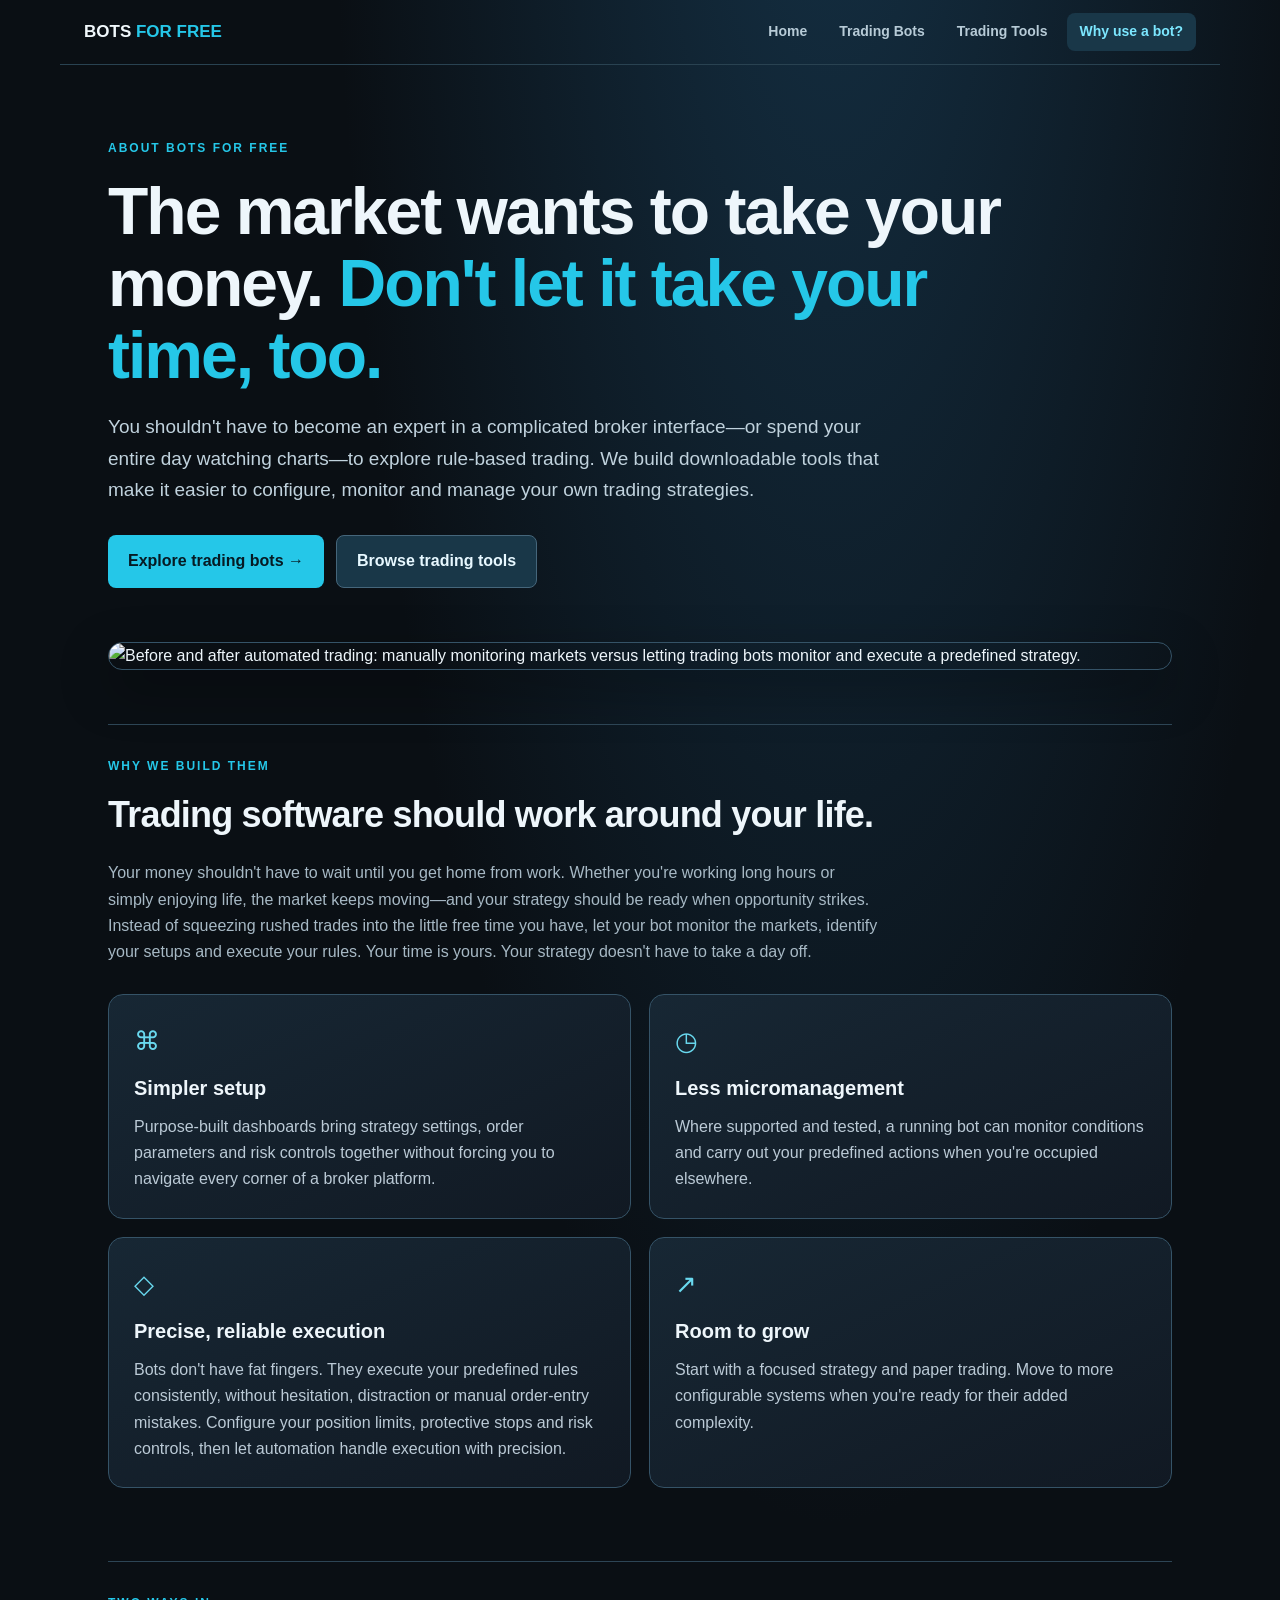
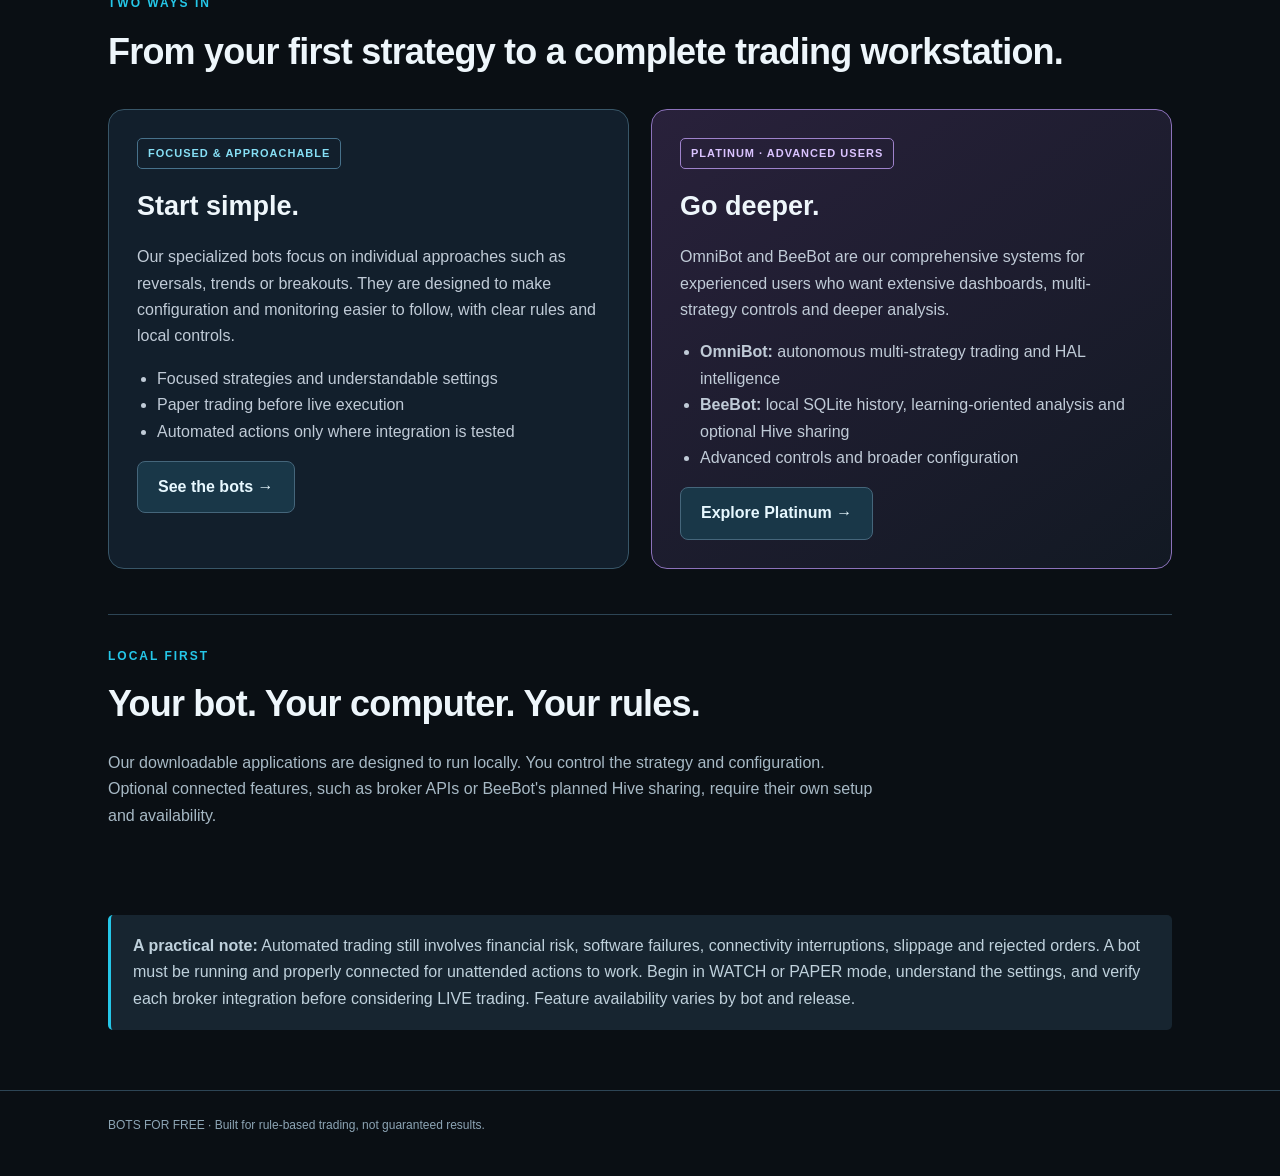
==== about.html @ ff1a42d8 "Add files via upload" ====
<!DOCTYPE html>
<html lang="en">
 <head>
  <meta charset="utf-8"/>
  <meta content="width=device-width, initial-scale=1" name="viewport"/>
  <meta content="Why Bots for Free builds local trading tools for beginners, busy people and advanced traders." name="description"/>
  <title>
   About | Bots for Free
  </title>
  <style>
   :root{color-scheme:dark;--bg:#0a0f14;--panel:#111923;--line:#2d4555;--text:#eef6fb;--muted:#a7b9c5;--cyan:#25c7e8}*{box-sizing:border-box}body{margin:0;background:radial-gradient(ellipse at 65% -15%,#153247 0,transparent 43%),var(--bg);font:16px/1.65 Inter,Segoe UI,Arial,sans-serif;color:var(--text)}a{color:inherit;text-decoration:none}.wrap{max-width:1112px;margin:auto;padding:0 24px}.eyebrow{font-size:12px;font-weight:800;letter-spacing:2px;color:var(--cyan);text-transform:uppercase}.hero{padding:74px 0 54px;max-width:900px}.hero h1{font-size:clamp(39px,5.7vw,66px);letter-spacing:-2px;line-height:1.09;margin:18px 0}.hero h1 em{color:var(--cyan);font-style:normal}.lead{font-size:19px;color:#c0d2dd;max-width:790px}.actions{display:flex;flex-wrap:wrap;gap:12px;margin-top:30px}.btn{display:inline-flex;align-items:center;justify-content:center;background:var(--cyan);color:#061b24;font-weight:800;padding:12px 20px;border-radius:8px}.btn.alt{background:#193748;color:#e7f8ff;border:1px solid #45667b}.bot-before-after{margin:0 0 54px}.bot-before-after img{display:block;width:100%;height:auto;border-radius:16px;border:1px solid #355367;box-shadow:0 18px 50px rgba(0,0,0,.35)}.section{padding:32px 0 45px;border-top:1px solid #2d4555}.section h2{font-size:clamp(25px,3.4vw,36px);letter-spacing:-.8px;margin:8px 0 16px}.section-intro{color:var(--muted);max-width:770px}.cards{display:grid;grid-template-columns:repeat(2,minmax(0,1fr));gap:18px;margin:28px 0}.card{background:linear-gradient(155deg,#172734,#111923);border:1px solid #355367;border-radius:15px;padding:25px}.card h3{font-size:20px;margin:9px 0}.card p{color:#bbcad6;margin:0}.symbol{font-size:26px;color:#69d9ef}.wide{grid-column:1/-1}.split{display:grid;grid-template-columns:1fr 1fr;gap:22px;margin-top:28px}.panel{border-radius:16px;padding:28px;border:1px solid #385668;background:#121f2c}.panel.advanced{border-color:#8c72bb;background:linear-gradient(145deg,#29213b,#121923)}.pill{display:inline-block;font-size:11px;font-weight:850;letter-spacing:1px;padding:5px 10px;border:1px solid #47718b;border-radius:5px;color:#86dff5}.advanced .pill{border-color:#9e82cb;color:#dac3ff}.panel h3{font-size:27px;margin:15px 0 7px}.panel p,.panel li{color:#c0cbd7}.panel ul{padding-left:20px}.notice{background:#172530;border-left:3px solid #25c7e8;padding:18px 22px;border-radius:5px;color:#bfd1dc;margin:25px 0 60px}footer{border-top:1px solid #2d4555;padding:25px 0 40px;font-size:12px;color:#8da5b5}@media(max-width:700px){.hero{padding:44px 0}.cards,.split{grid-template-columns:1fr}.wide{grid-column:auto}.bot-before-after{margin-bottom:38px}.bot-before-after img{border-radius:10px}}
  </style>
  <style id="site-navigation-style">
   .site-nav{position:relative;z-index:30;display:flex;align-items:center;justify-content:space-between;gap:20px;max-width:1160px;margin:auto;padding:13px 24px;border-bottom:1px solid #294251;font:600 14px/1.4 Inter,Segoe UI,Arial,sans-serif}.site-nav .site-brand{color:#f1f8fc;text-decoration:none;font-weight:850;font-size:17px;white-space:nowrap}.site-nav .site-brand span{color:#25c7e8}.site-nav .site-links{display:flex;flex-wrap:wrap;gap:6px;align-items:center}.site-nav .site-links a{padding:9px 13px;border-radius:8px;color:#b7cbd7;text-decoration:none;transition:background .2s,color .2s}.site-nav .site-links a:hover,.site-nav .site-links a[aria-current="page"]{background:#193748;color:#7ce7ff}.site-nav .site-links .site-highlight{border:1px solid #426579;color:#e9f8ff}@media(max-width:700px){.site-nav{align-items:flex-start;flex-direction:column;gap:8px}.site-nav .site-links{gap:2px}.site-nav .site-links a{padding:8px 10px;font-size:13px}}
  </style>
 </head>
 <body>
  <nav aria-label="Main navigation" class="site-nav">
   <a class="site-brand" href="index.html">BOTS <span>FOR FREE</span></a>
   <div class="site-links">
    <a href="index.html">Home</a>
    <a href="bots.html">Trading Bots</a>
    <a href="tools.html">Trading Tools</a>
    <a aria-current="page" href="about.html">Why use a bot?</a>
   </div>
  </nav>
  <main class="wrap">
   <section class="hero">
    <div class="eyebrow">About Bots for Free</div>
    <h1>The market wants to take your money. <em>Don't let it take your time, too.</em></h1>
    <p class="lead">You shouldn't have to become an expert in a complicated broker interface—or spend your entire day watching charts—to explore rule-based trading. We build downloadable tools that make it easier to configure, monitor and manage your own trading strategies.</p>
    <div class="actions">
     <a class="btn" href="bots.html">Explore trading bots →</a>
     <a class="btn alt" href="tools.html">Browse trading tools</a>
    </div>
   </section>

   <section class="bot-before-after">
    <img src="images/bots-before-after.png" alt="Before and after automated trading: manually monitoring markets versus letting trading bots monitor and execute a predefined strategy."/>
   </section>

   <section class="section">
    <div class="eyebrow">Why we build them</div>
    <h2>Trading software should work around your life.</h2>
    <p class="section-intro">Your money shouldn't have to wait until you get home from work. Whether you're working long hours or simply enjoying life, the market keeps moving—and your strategy should be ready when opportunity strikes. Instead of squeezing rushed trades into the little free time you have, let your bot monitor the markets, identify your setups and execute your rules. Your time is yours. Your strategy doesn't have to take a day off.</p>
    <div class="cards">
     <article class="card"><div class="symbol">⌘</div><h3>Simpler setup</h3><p>Purpose-built dashboards bring strategy settings, order parameters and risk controls together without forcing you to navigate every corner of a broker platform.</p></article>
     <article class="card"><div class="symbol">◷</div><h3>Less micromanagement</h3><p>Where supported and tested, a running bot can monitor conditions and carry out your predefined actions when you're occupied elsewhere.</p></article>
     <article class="card"><div class="symbol">◇</div><h3>Precise, reliable execution</h3><p>Bots don't have fat fingers. They execute your predefined rules consistently, without hesitation, distraction or manual order-entry mistakes. Configure your position limits, protective stops and risk controls, then let automation handle execution with precision.</p></article>
     <article class="card"><div class="symbol">↗</div><h3>Room to grow</h3><p>Start with a focused strategy and paper trading. Move to more configurable systems when you're ready for their added complexity.</p></article>
    </div>
   </section>
   <section class="section">
    <div class="eyebrow">Two ways in</div>
    <h2>From your first strategy to a complete trading workstation.</h2>
    <div class="split">
     <article class="panel">
      <span class="pill">FOCUSED &amp; APPROACHABLE</span>
      <h3>Start simple.</h3>
      <p>Our specialized bots focus on individual approaches such as reversals, trends or breakouts. They are designed to make configuration and monitoring easier to follow, with clear rules and local controls.</p>
      <ul><li>Focused strategies and understandable settings</li><li>Paper trading before live execution</li><li>Automated actions only where integration is tested</li></ul>
      <a class="btn alt" href="bots.html#reversal">See the bots →</a>
     </article>
     <article class="panel advanced">
      <span class="pill">PLATINUM · ADVANCED USERS</span>
      <h3>Go deeper.</h3>
      <p>OmniBot and BeeBot are our comprehensive systems for experienced users who want extensive dashboards, multi-strategy controls and deeper analysis.</p>
      <ul><li><strong>OmniBot:</strong> autonomous multi-strategy trading and HAL intelligence</li><li><strong>BeeBot:</strong> local SQLite history, learning-oriented analysis and optional Hive sharing</li><li>Advanced controls and broader configuration</li></ul>
      <a class="btn alt" href="bots.html#platinum">Explore Platinum →</a>
     </article>
    </div>
   </section>
   <section class="section">
    <div class="eyebrow">Local first</div>
    <h2>Your bot. Your computer. Your rules.</h2>
    <p class="section-intro">Our downloadable applications are designed to run locally. You control the strategy and configuration. Optional connected features, such as broker APIs or BeeBot's planned Hive sharing, require their own setup and availability.</p>
   </section>
   <aside class="notice"><strong>A practical note:</strong> Automated trading still involves financial risk, software failures, connectivity interruptions, slippage and rejected orders. A bot must be running and properly connected for unattended actions to work. Begin in WATCH or PAPER mode, understand the settings, and verify each broker integration before considering LIVE trading. Feature availability varies by bot and release.</aside>
  </main>
  <footer><div class="wrap">BOTS FOR FREE · Built for rule-based trading, not guaranteed results.</div></footer>
 </body>
</html>
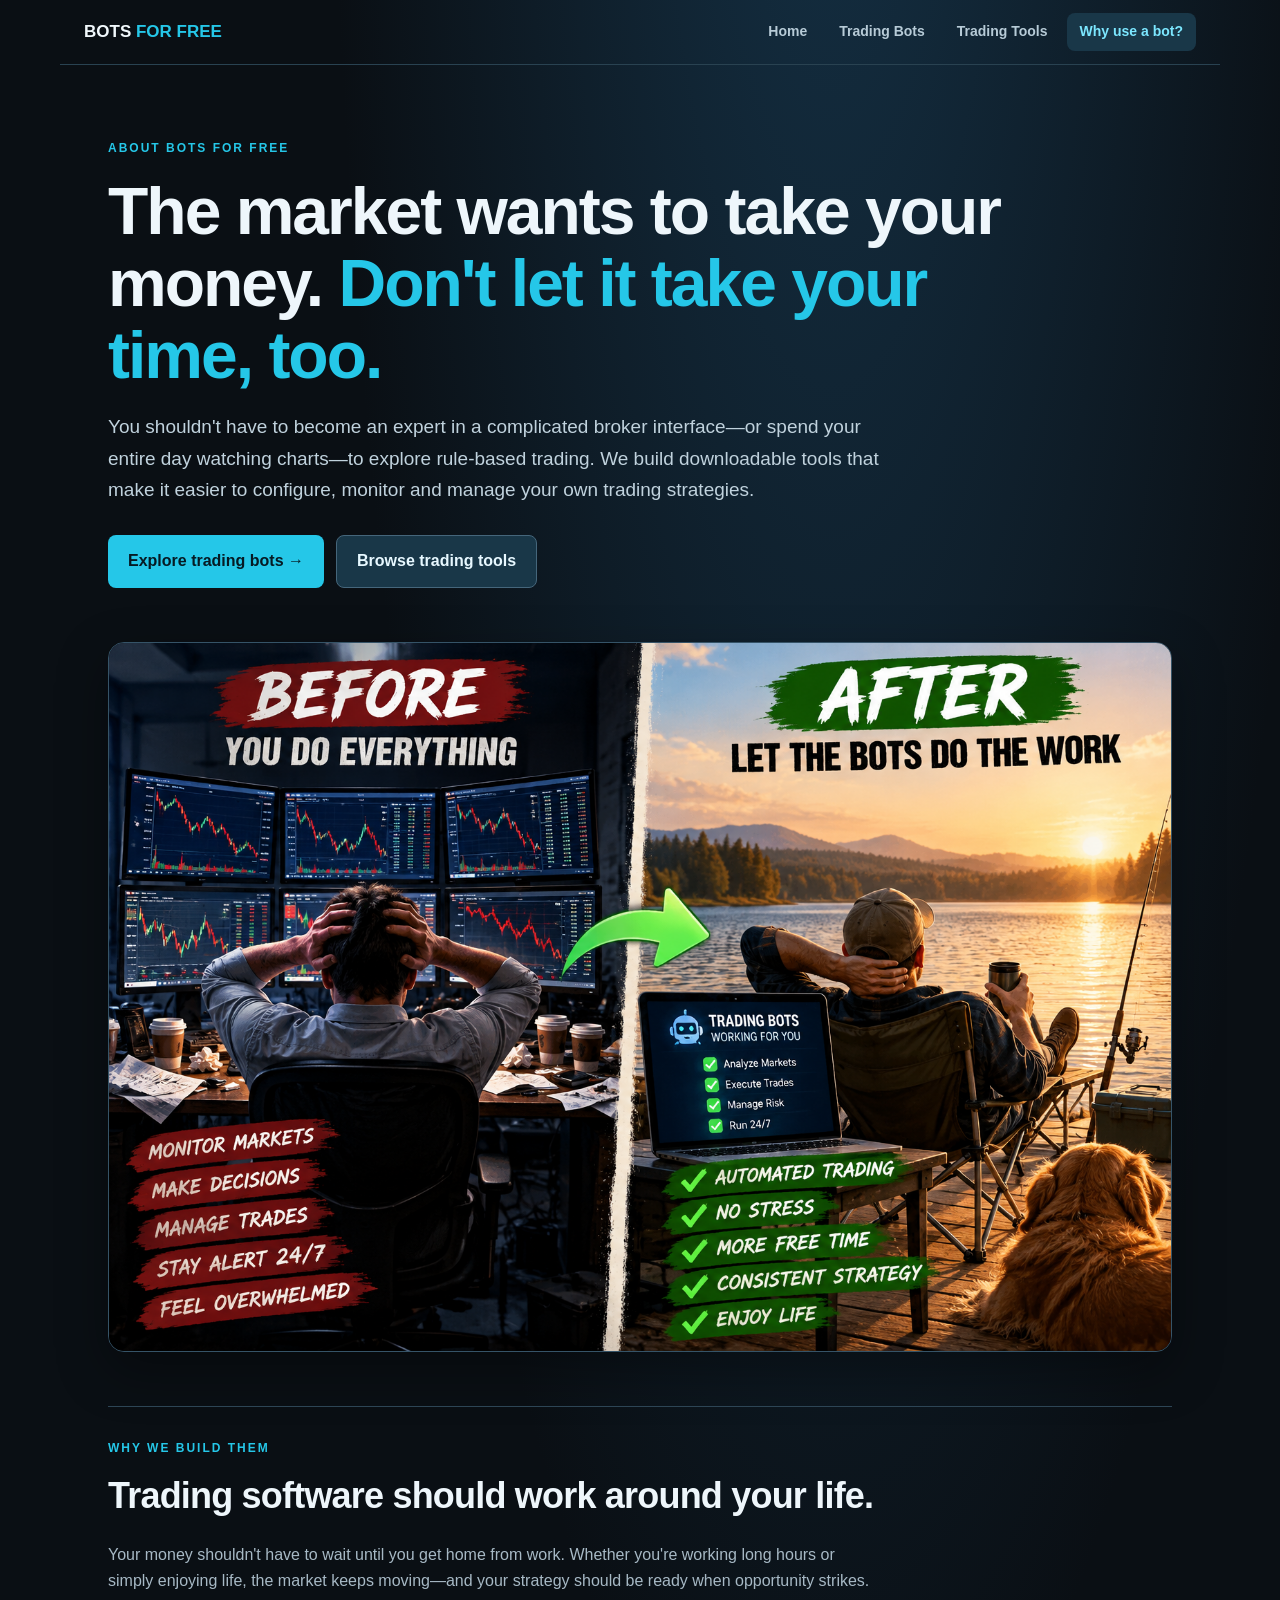
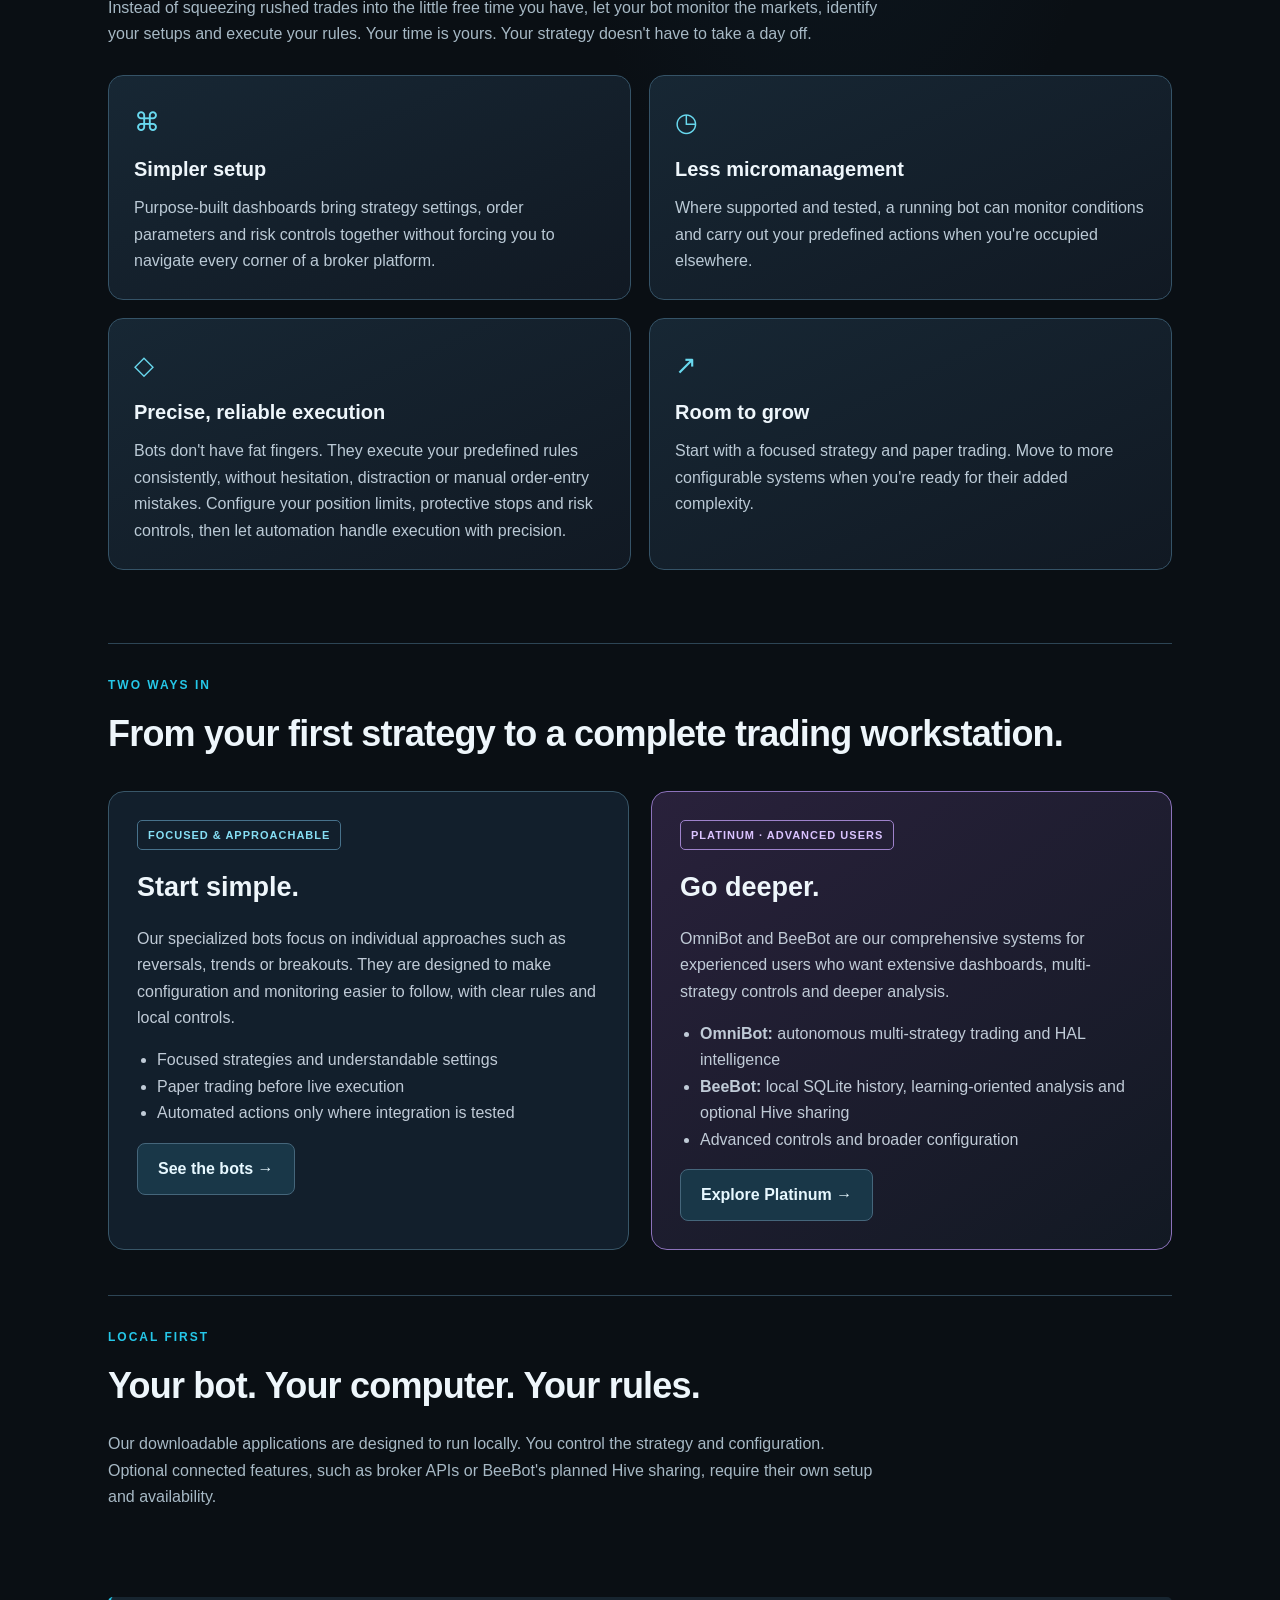
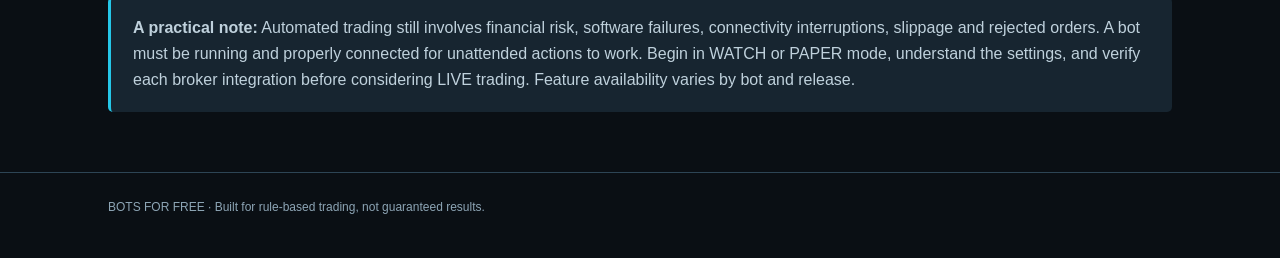
==== commit efcd2442: "Update image source path in about.html" ====
--- a/about.html
+++ b/about.html
@@ -36,7 +36,7 @@
    </section>
 
    <section class="bot-before-after">
-    <img src="images/bots-before-after.png" alt="Before and after automated trading: manually monitoring markets versus letting trading bots monitor and execute a predefined strategy."/>
+    <img src="assets/images/bots-before-after.png" alt="Before and after automated trading: manually monitoring markets versus letting trading bots monitor and execute a predefined strategy."/>
    </section>
 
    <section class="section">
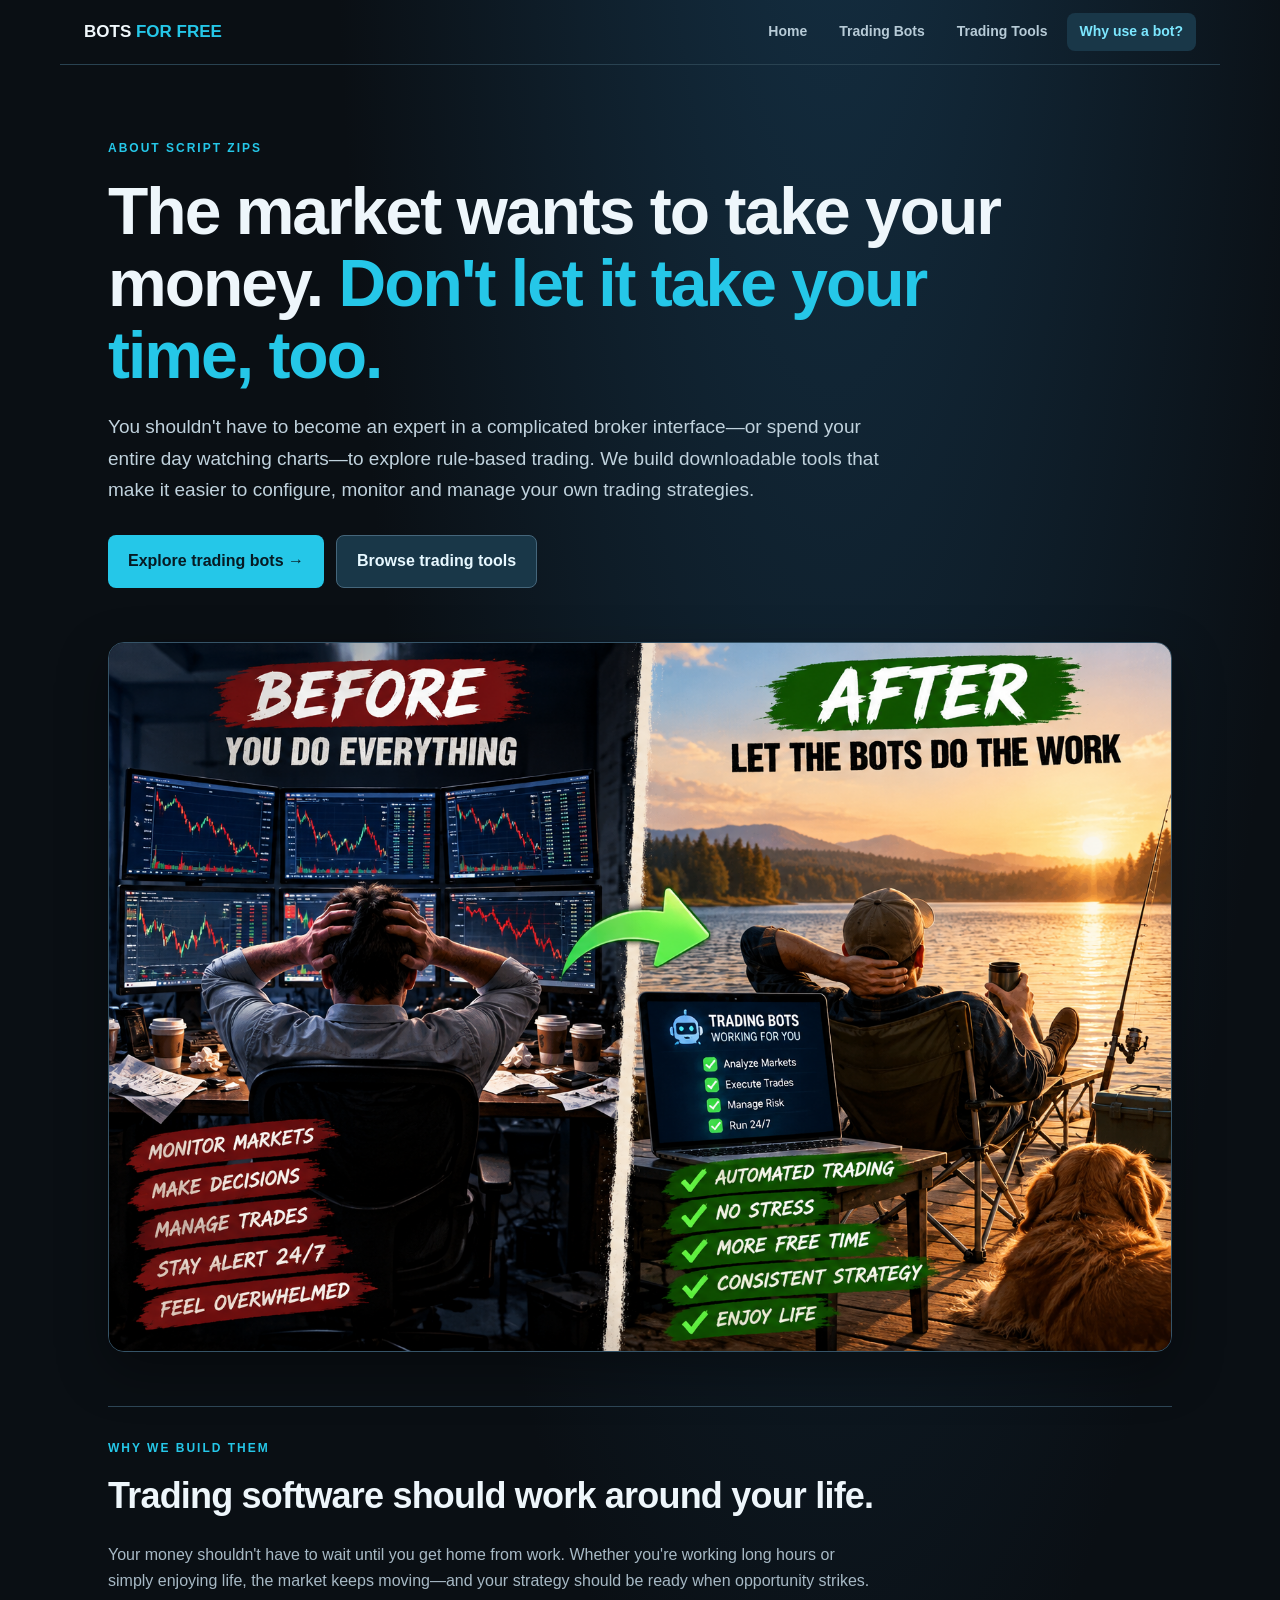
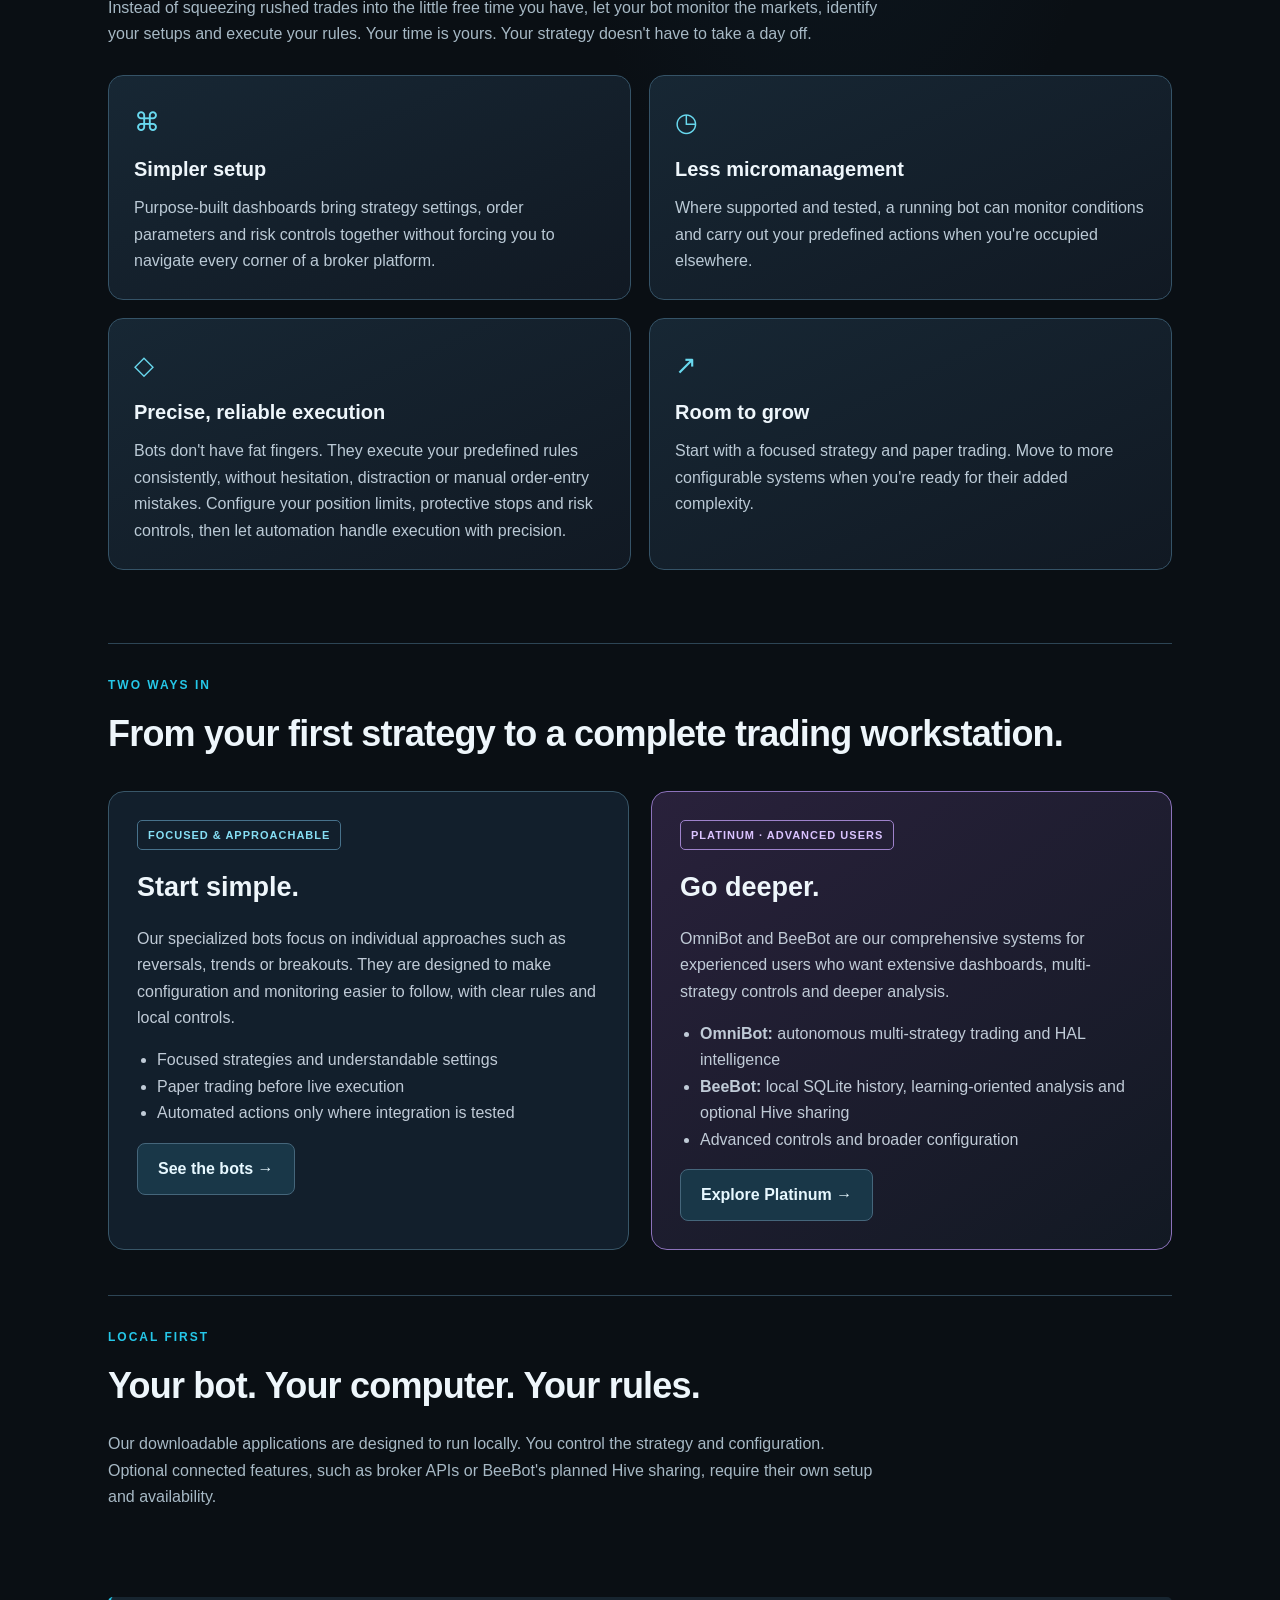
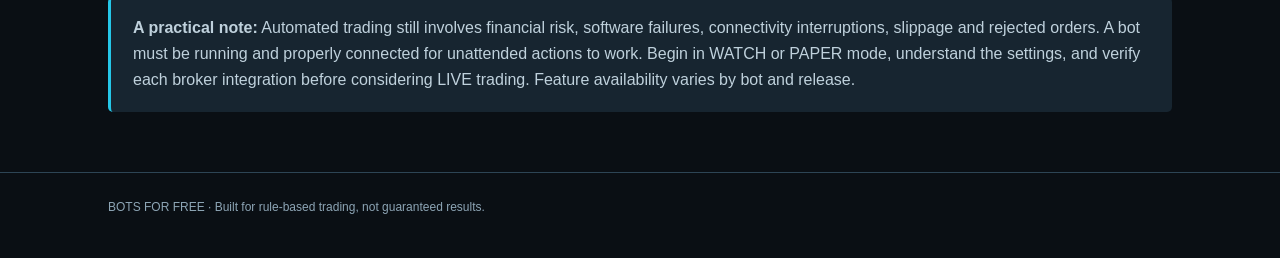
==== commit 60eacade: "Update about.html" ====
--- a/about.html
+++ b/about.html
@@ -3,9 +3,9 @@
  <head>
   <meta charset="utf-8"/>
   <meta content="width=device-width, initial-scale=1" name="viewport"/>
-  <meta content="Why Bots for Free builds local trading tools for beginners, busy people and advanced traders." name="description"/>
+  <meta content="Why Script Zips builds local trading tools for beginners, busy people and advanced traders." name="description"/>
   <title>
-   About | Bots for Free
+   About | Script Zips
   </title>
   <style>
    :root{color-scheme:dark;--bg:#0a0f14;--panel:#111923;--line:#2d4555;--text:#eef6fb;--muted:#a7b9c5;--cyan:#25c7e8}*{box-sizing:border-box}body{margin:0;background:radial-gradient(ellipse at 65% -15%,#153247 0,transparent 43%),var(--bg);font:16px/1.65 Inter,Segoe UI,Arial,sans-serif;color:var(--text)}a{color:inherit;text-decoration:none}.wrap{max-width:1112px;margin:auto;padding:0 24px}.eyebrow{font-size:12px;font-weight:800;letter-spacing:2px;color:var(--cyan);text-transform:uppercase}.hero{padding:74px 0 54px;max-width:900px}.hero h1{font-size:clamp(39px,5.7vw,66px);letter-spacing:-2px;line-height:1.09;margin:18px 0}.hero h1 em{color:var(--cyan);font-style:normal}.lead{font-size:19px;color:#c0d2dd;max-width:790px}.actions{display:flex;flex-wrap:wrap;gap:12px;margin-top:30px}.btn{display:inline-flex;align-items:center;justify-content:center;background:var(--cyan);color:#061b24;font-weight:800;padding:12px 20px;border-radius:8px}.btn.alt{background:#193748;color:#e7f8ff;border:1px solid #45667b}.bot-before-after{margin:0 0 54px}.bot-before-after img{display:block;width:100%;height:auto;border-radius:16px;border:1px solid #355367;box-shadow:0 18px 50px rgba(0,0,0,.35)}.section{padding:32px 0 45px;border-top:1px solid #2d4555}.section h2{font-size:clamp(25px,3.4vw,36px);letter-spacing:-.8px;margin:8px 0 16px}.section-intro{color:var(--muted);max-width:770px}.cards{display:grid;grid-template-columns:repeat(2,minmax(0,1fr));gap:18px;margin:28px 0}.card{background:linear-gradient(155deg,#172734,#111923);border:1px solid #355367;border-radius:15px;padding:25px}.card h3{font-size:20px;margin:9px 0}.card p{color:#bbcad6;margin:0}.symbol{font-size:26px;color:#69d9ef}.wide{grid-column:1/-1}.split{display:grid;grid-template-columns:1fr 1fr;gap:22px;margin-top:28px}.panel{border-radius:16px;padding:28px;border:1px solid #385668;background:#121f2c}.panel.advanced{border-color:#8c72bb;background:linear-gradient(145deg,#29213b,#121923)}.pill{display:inline-block;font-size:11px;font-weight:850;letter-spacing:1px;padding:5px 10px;border:1px solid #47718b;border-radius:5px;color:#86dff5}.advanced .pill{border-color:#9e82cb;color:#dac3ff}.panel h3{font-size:27px;margin:15px 0 7px}.panel p,.panel li{color:#c0cbd7}.panel ul{padding-left:20px}.notice{background:#172530;border-left:3px solid #25c7e8;padding:18px 22px;border-radius:5px;color:#bfd1dc;margin:25px 0 60px}footer{border-top:1px solid #2d4555;padding:25px 0 40px;font-size:12px;color:#8da5b5}@media(max-width:700px){.hero{padding:44px 0}.cards,.split{grid-template-columns:1fr}.wide{grid-column:auto}.bot-before-after{margin-bottom:38px}.bot-before-after img{border-radius:10px}}
@@ -26,7 +26,7 @@
   </nav>
   <main class="wrap">
    <section class="hero">
-    <div class="eyebrow">About Bots for Free</div>
+    <div class="eyebrow">About Script Zips</div>
     <h1>The market wants to take your money. <em>Don't let it take your time, too.</em></h1>
     <p class="lead">You shouldn't have to become an expert in a complicated broker interface—or spend your entire day watching charts—to explore rule-based trading. We build downloadable tools that make it easier to configure, monitor and manage your own trading strategies.</p>
     <div class="actions">
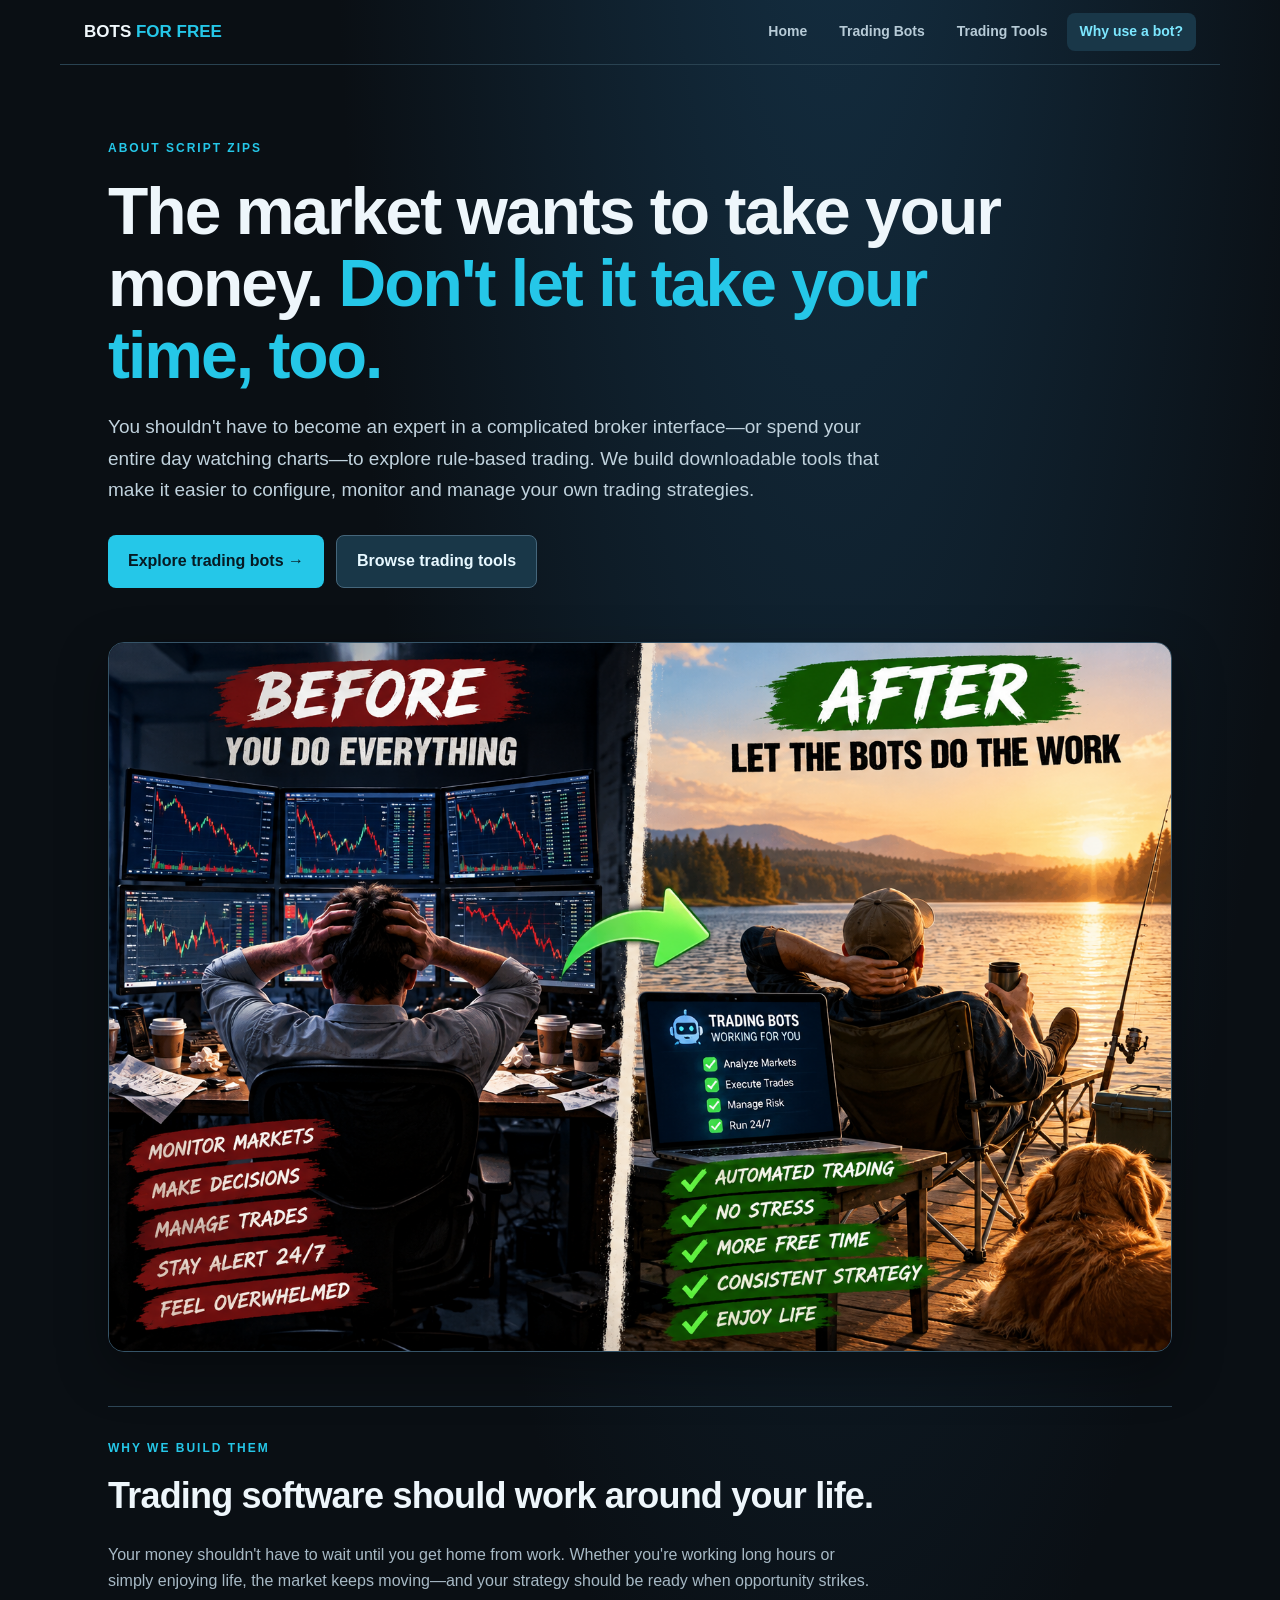
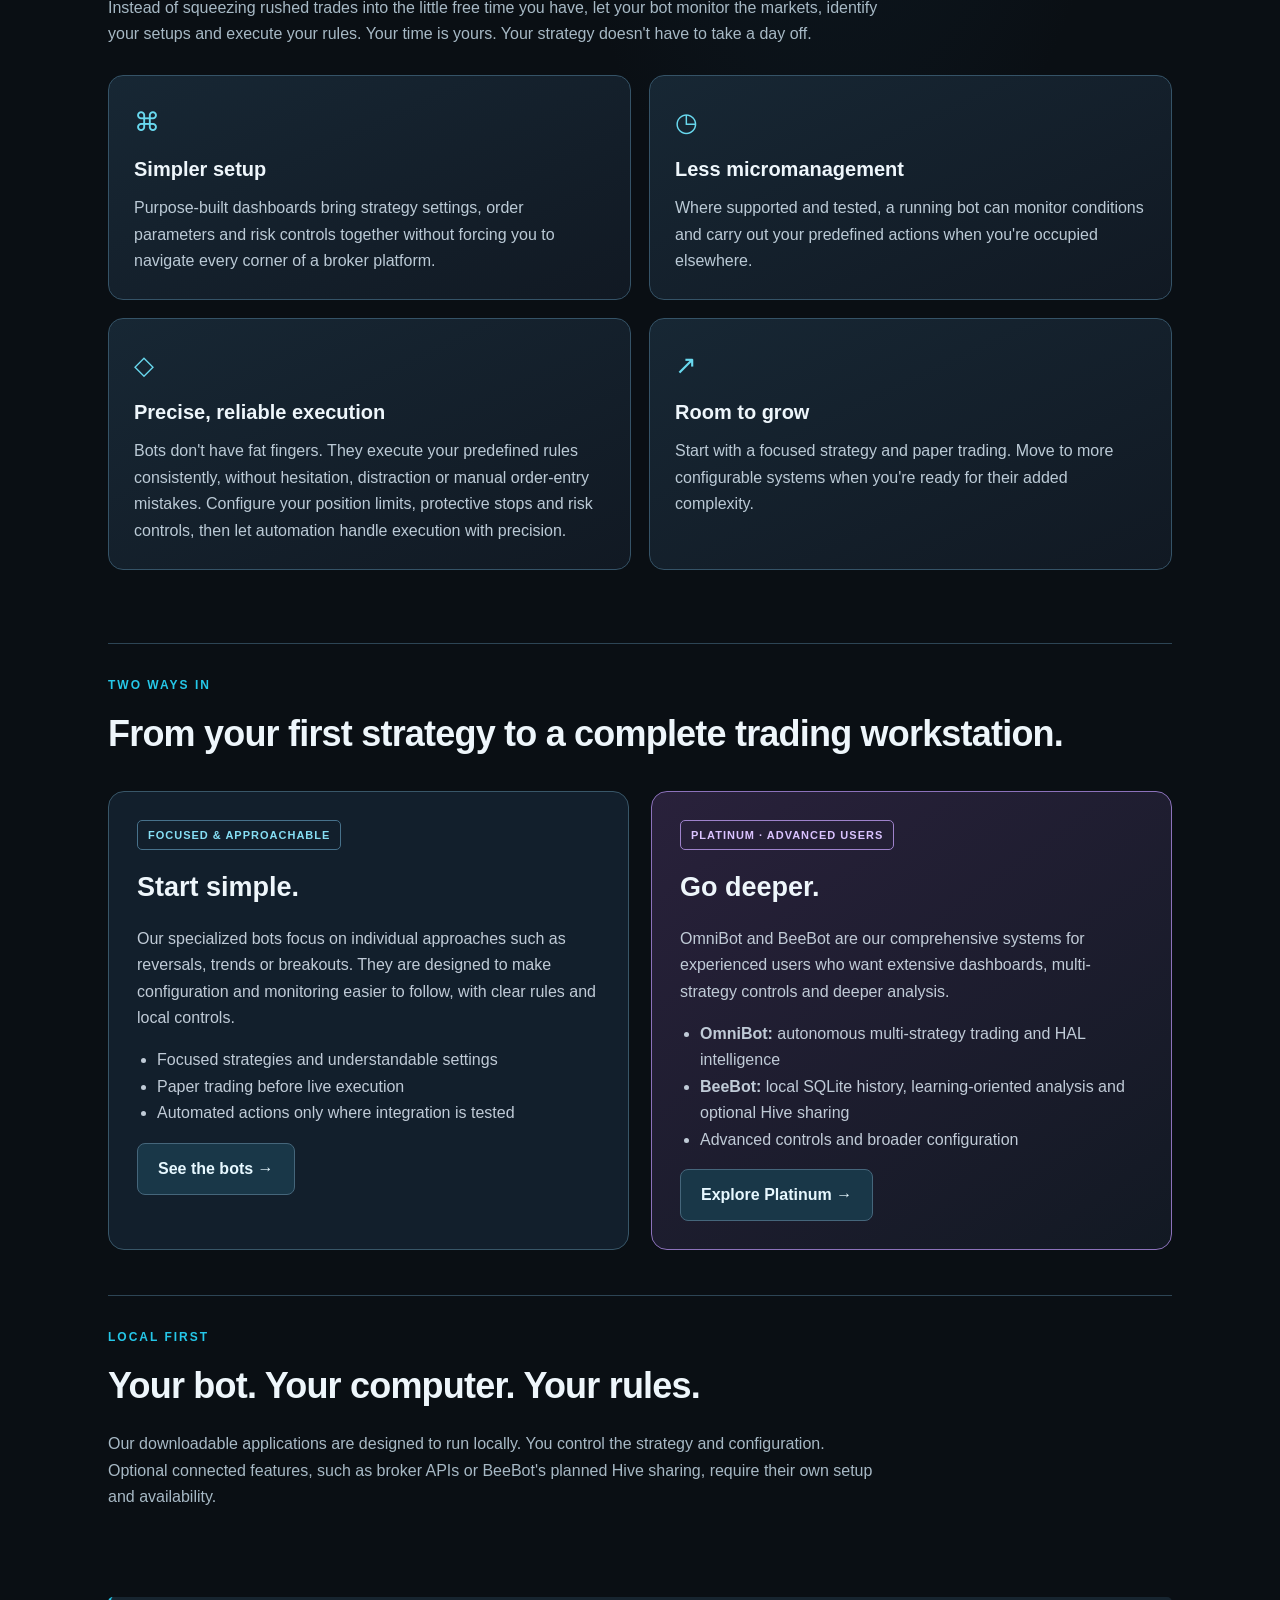
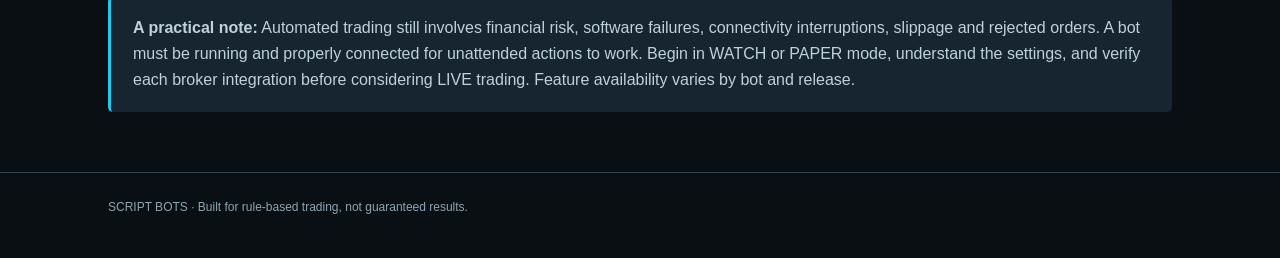
==== commit 7319b0b5: "Update footer text from 'BOTS FOR FREE' to 'SCRIPT BOTS'" ====
--- a/about.html
+++ b/about.html
@@ -77,6 +77,6 @@
    </section>
    <aside class="notice"><strong>A practical note:</strong> Automated trading still involves financial risk, software failures, connectivity interruptions, slippage and rejected orders. A bot must be running and properly connected for unattended actions to work. Begin in WATCH or PAPER mode, understand the settings, and verify each broker integration before considering LIVE trading. Feature availability varies by bot and release.</aside>
   </main>
-  <footer><div class="wrap">BOTS FOR FREE · Built for rule-based trading, not guaranteed results.</div></footer>
+  <footer><div class="wrap">SCRIPT BOTS · Built for rule-based trading, not guaranteed results.</div></footer>
  </body>
 </html>
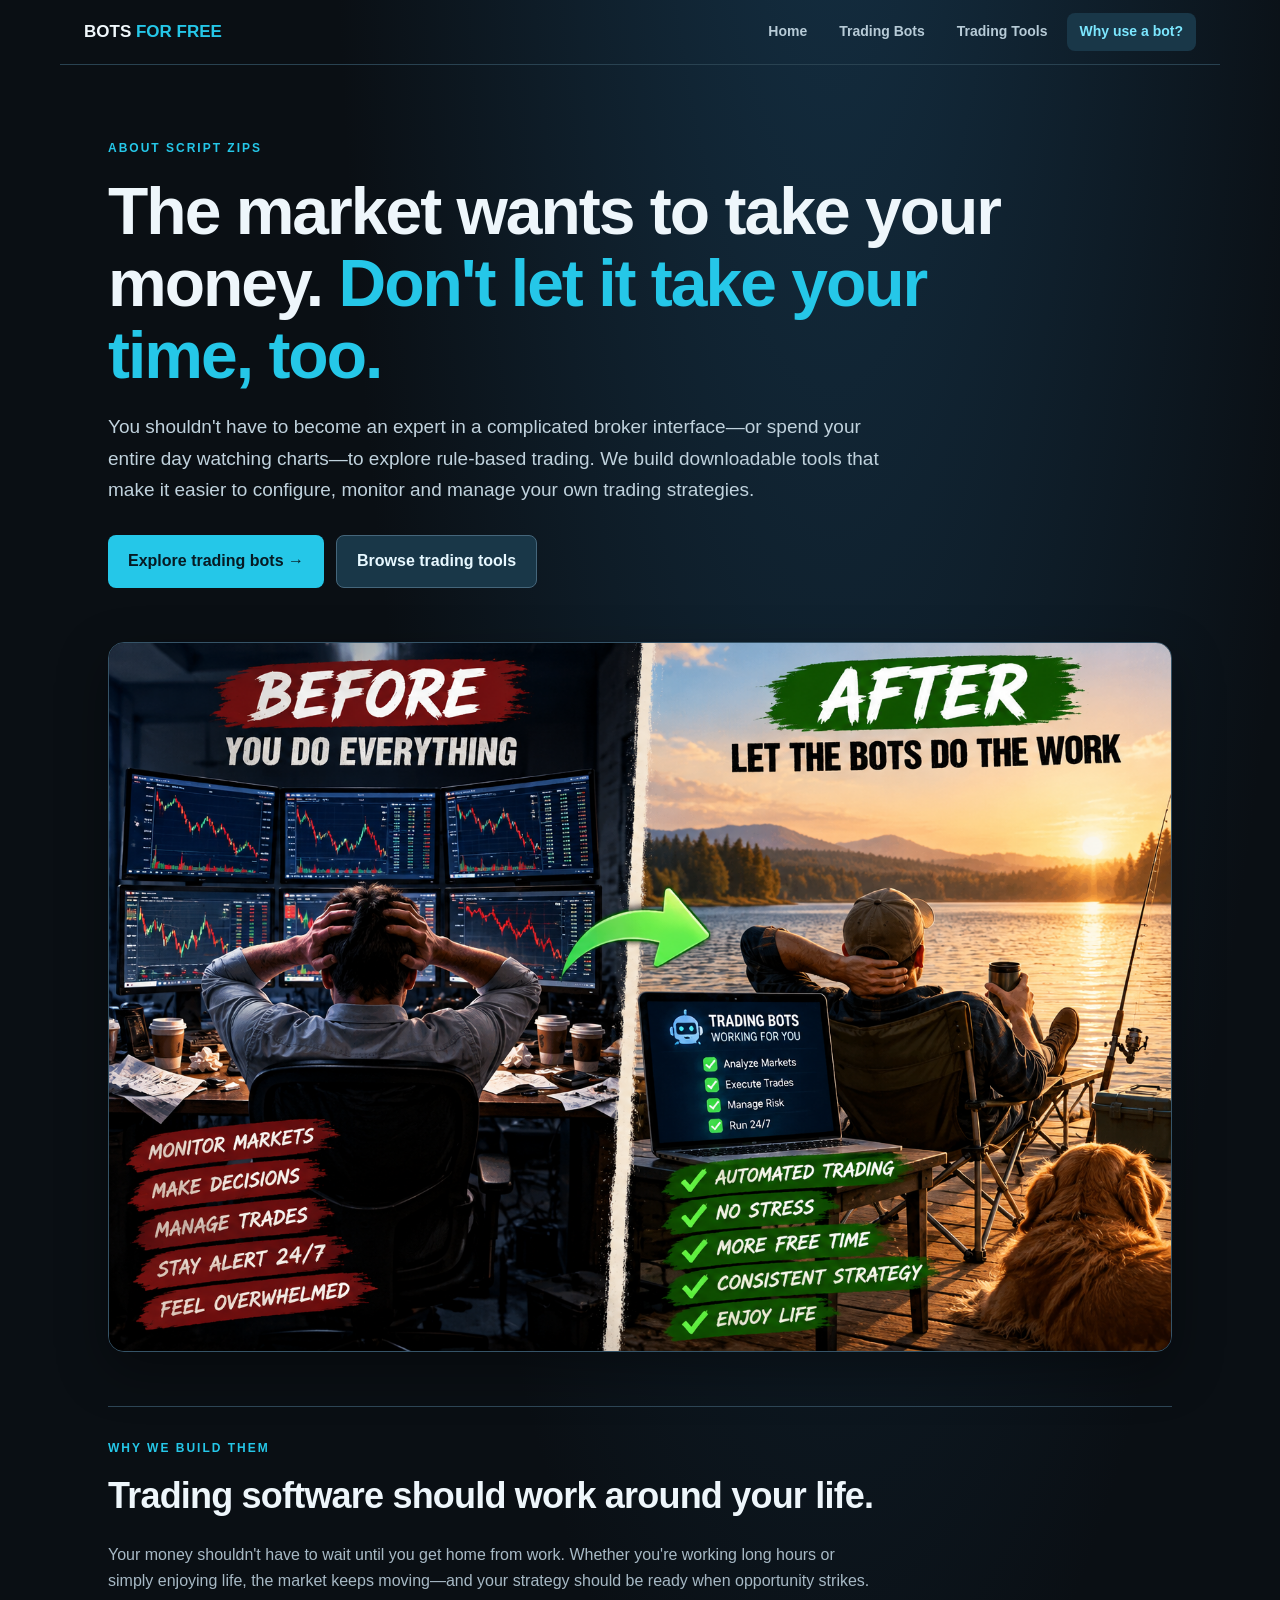
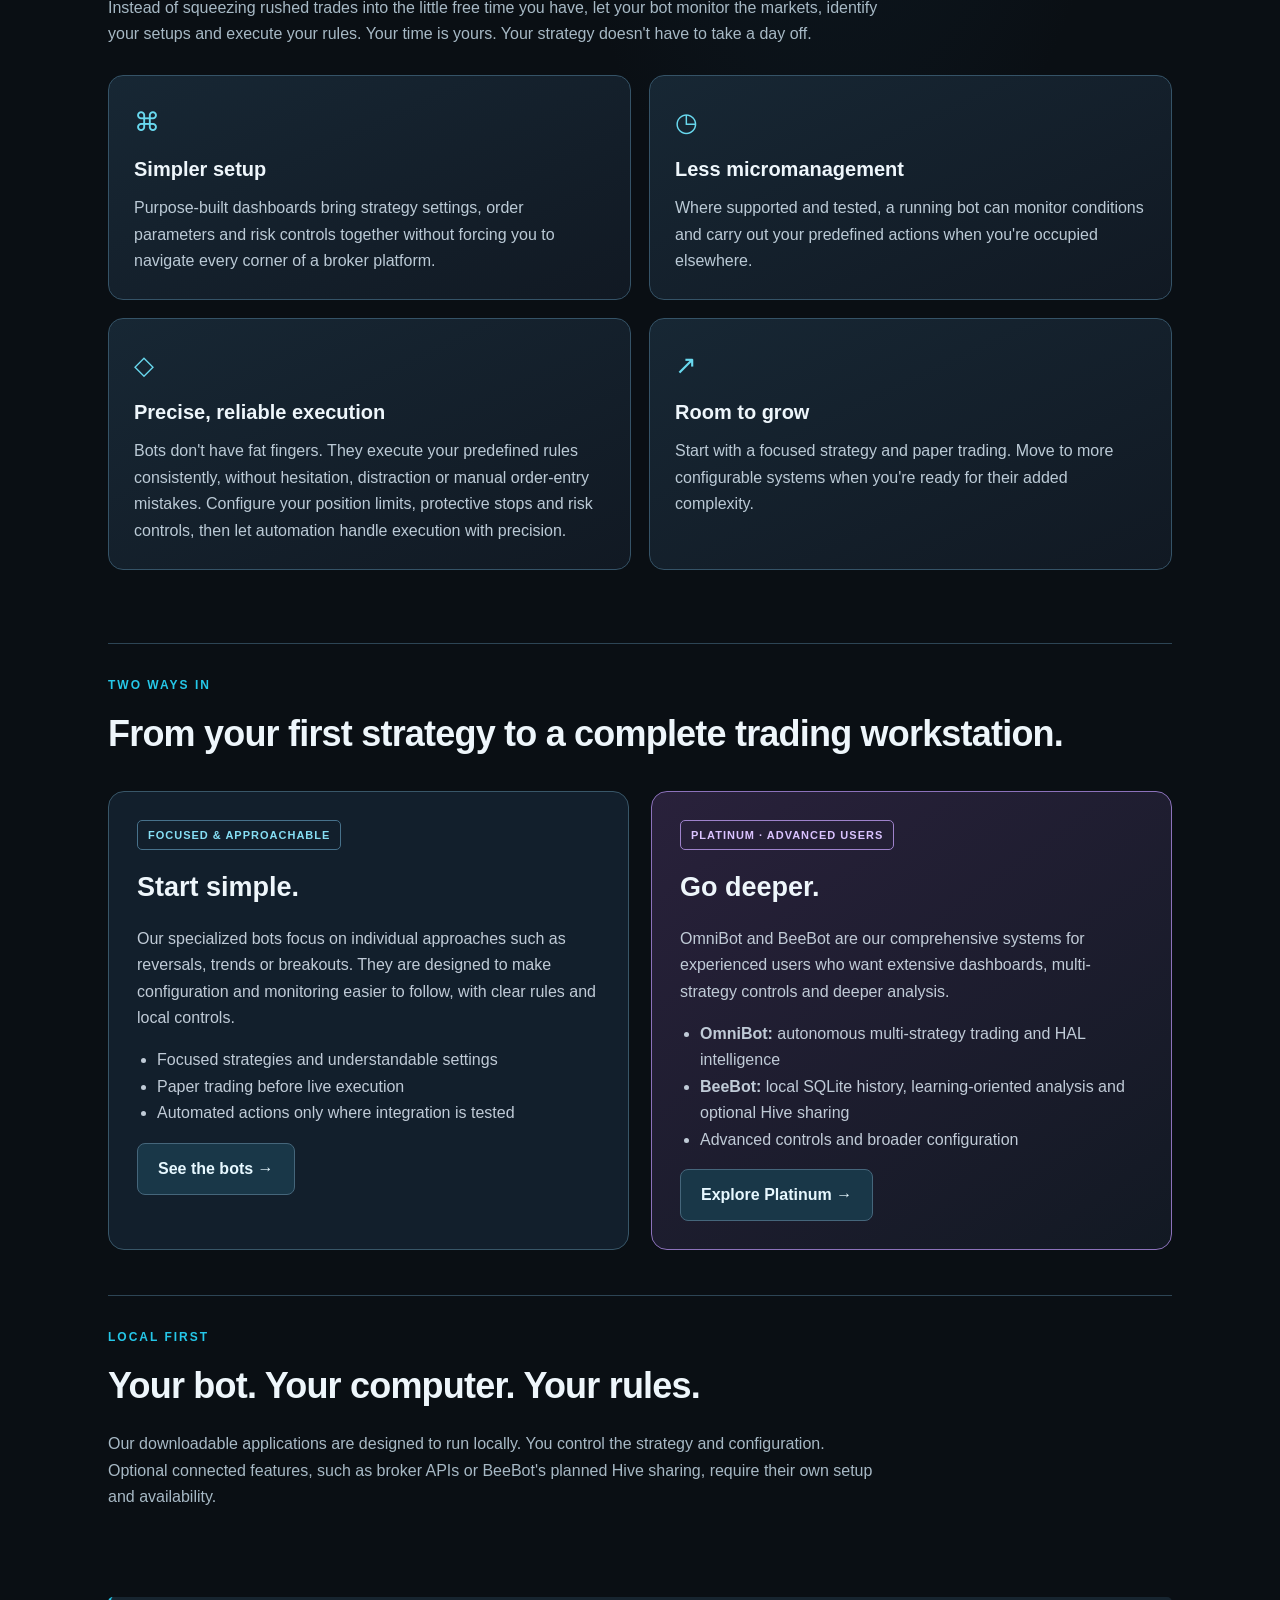
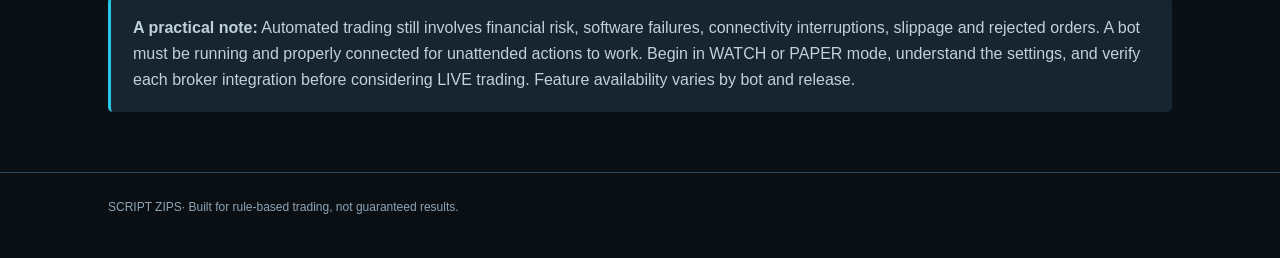
==== commit a488802f: "Update footer text from 'SCRIPT BOTS' to 'SCRIPT ZIPS'" ====
--- a/about.html
+++ b/about.html
@@ -77,6 +77,6 @@
    </section>
    <aside class="notice"><strong>A practical note:</strong> Automated trading still involves financial risk, software failures, connectivity interruptions, slippage and rejected orders. A bot must be running and properly connected for unattended actions to work. Begin in WATCH or PAPER mode, understand the settings, and verify each broker integration before considering LIVE trading. Feature availability varies by bot and release.</aside>
   </main>
-  <footer><div class="wrap">SCRIPT BOTS · Built for rule-based trading, not guaranteed results.</div></footer>
+  <footer><div class="wrap">SCRIPT ZIPS· Built for rule-based trading, not guaranteed results.</div></footer>
  </body>
 </html>
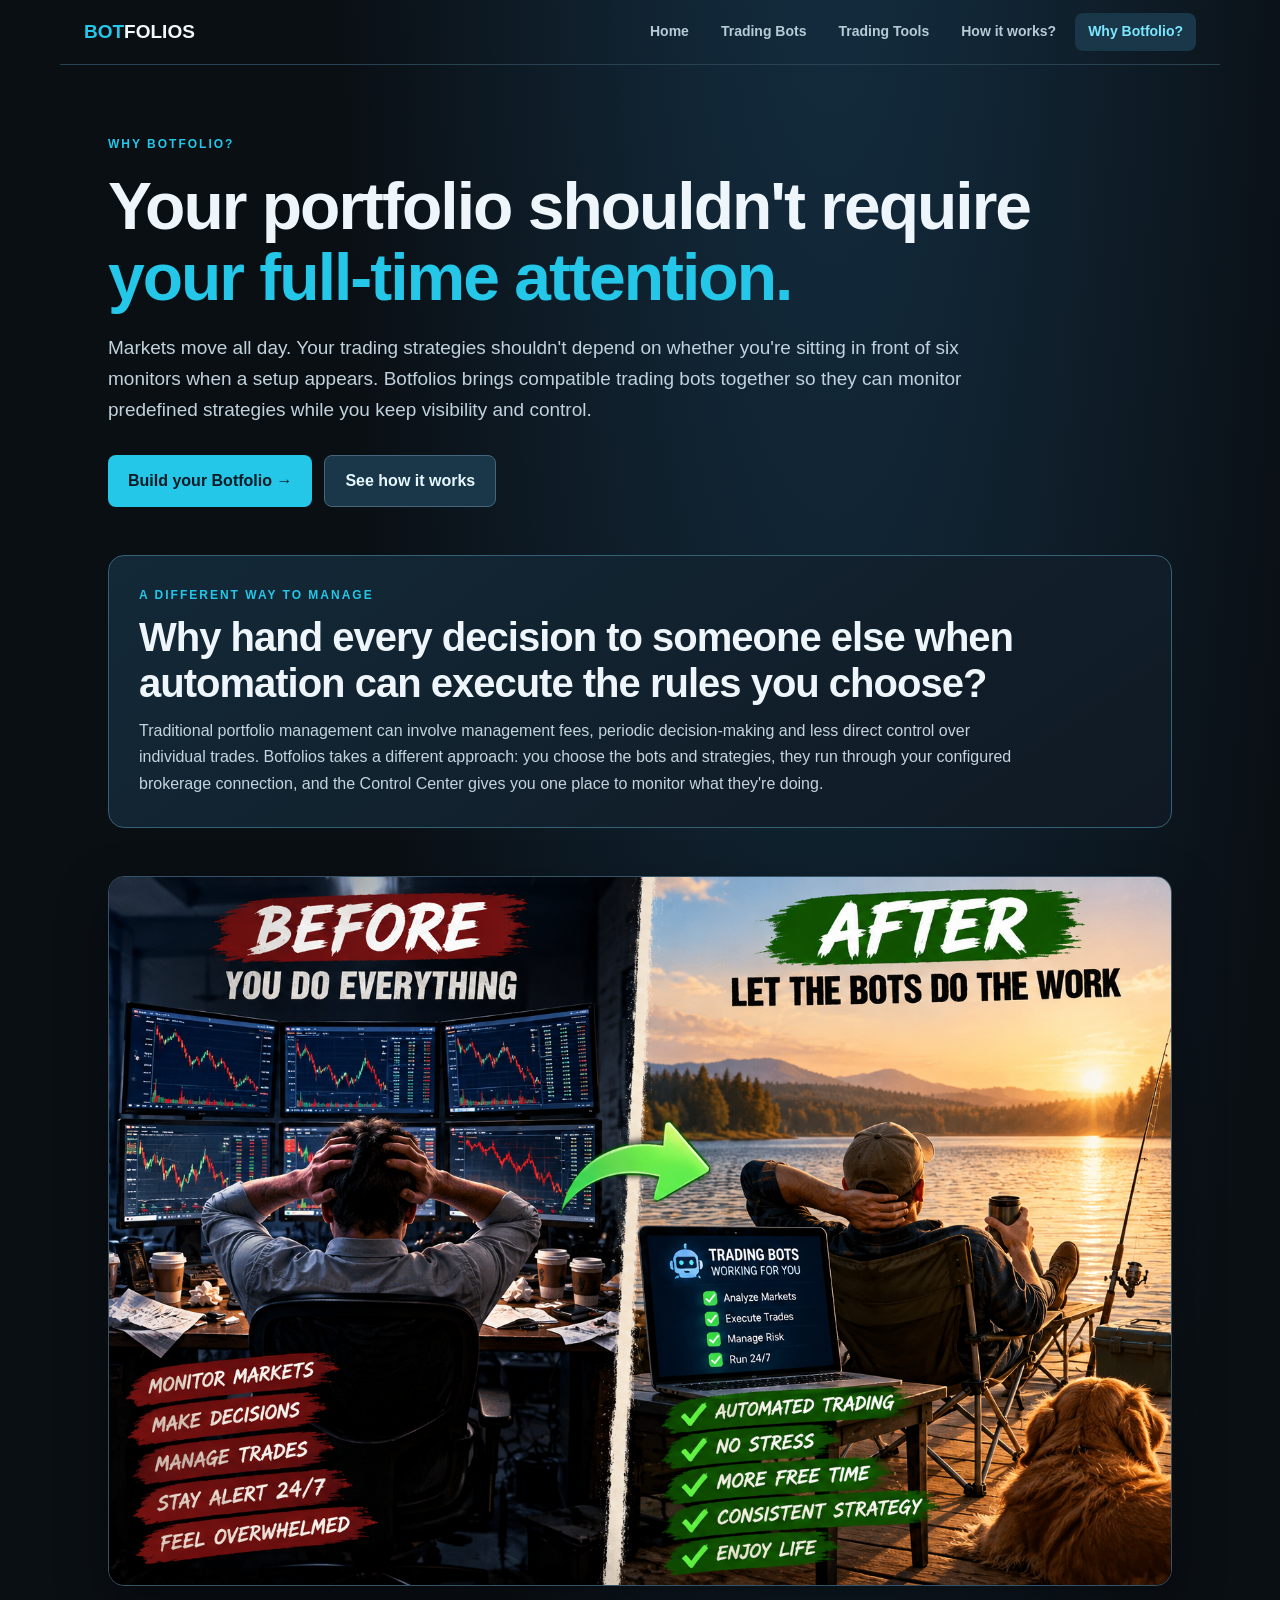
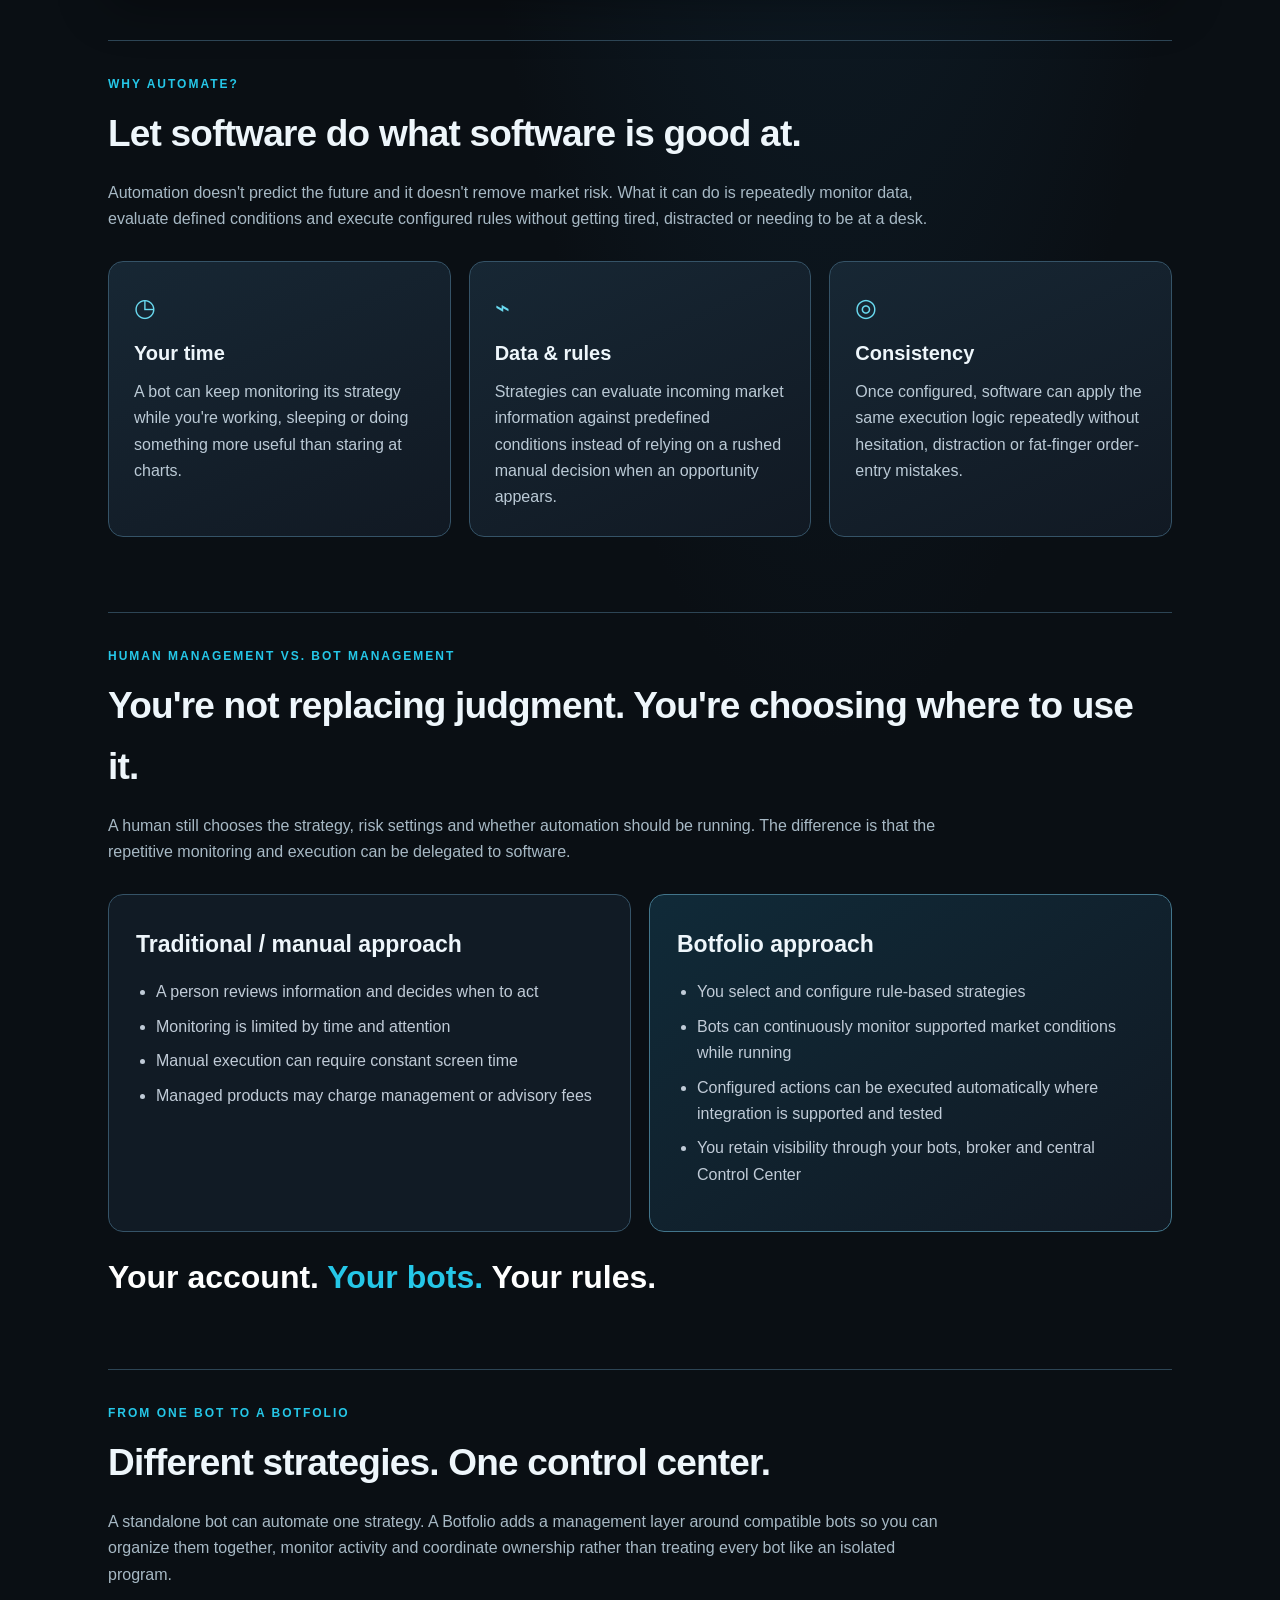
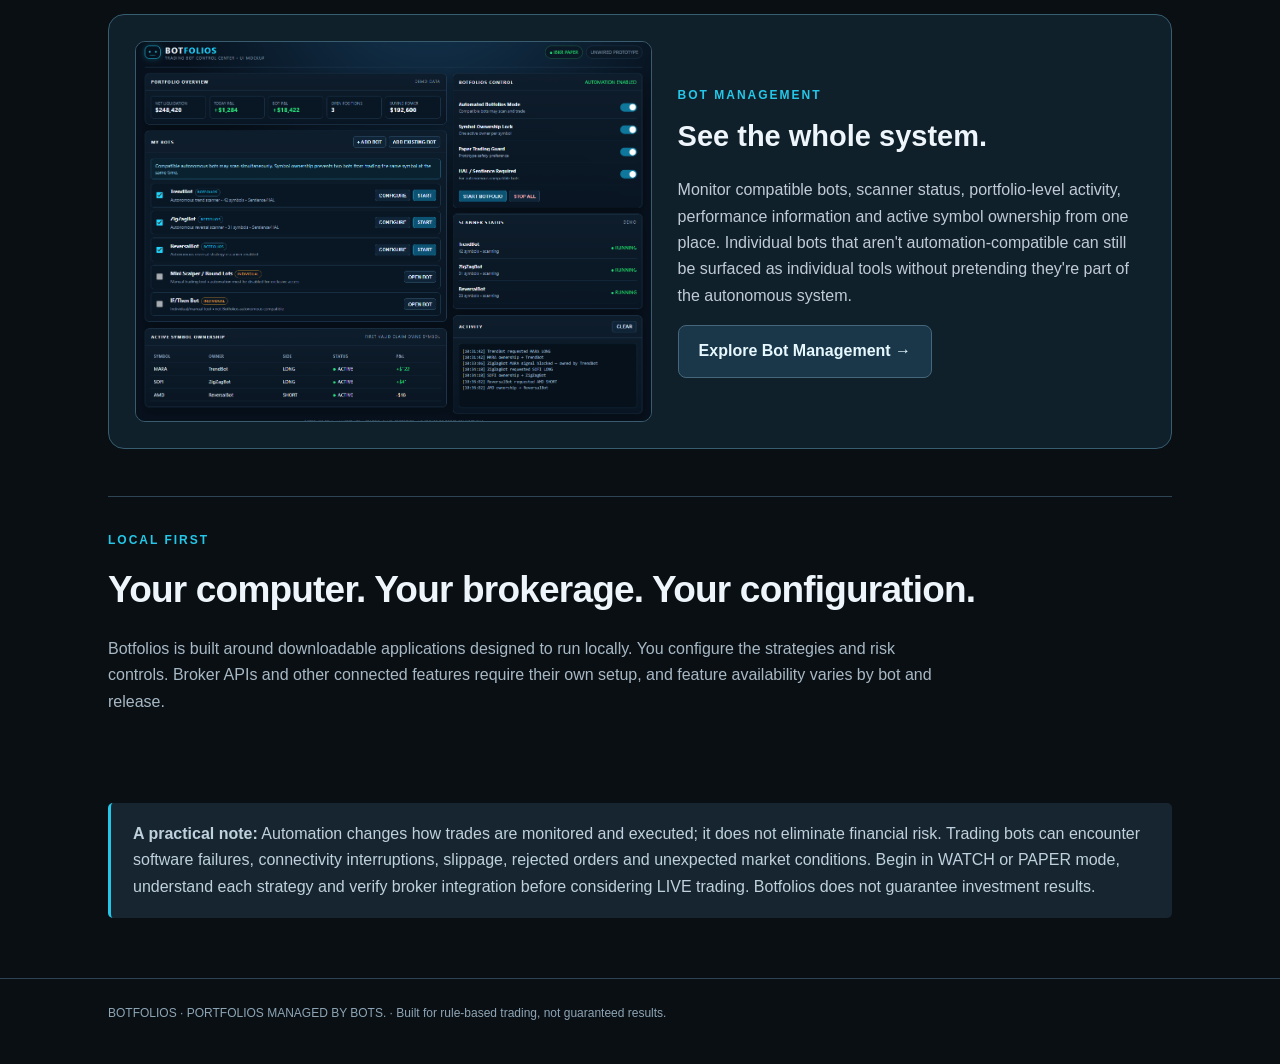
==== commit ad1de778: "Add files via upload" ====
--- a/about.html
+++ b/about.html
@@ -1,82 +1,107 @@
 <!DOCTYPE html>
 <html lang="en">
- <head>
-  <meta charset="utf-8"/>
-  <meta content="width=device-width, initial-scale=1" name="viewport"/>
-  <meta content="Why Script Zips builds local trading tools for beginners, busy people and advanced traders." name="description"/>
-  <title>
-   About | Script Zips
-  </title>
-  <style>
-   :root{color-scheme:dark;--bg:#0a0f14;--panel:#111923;--line:#2d4555;--text:#eef6fb;--muted:#a7b9c5;--cyan:#25c7e8}*{box-sizing:border-box}body{margin:0;background:radial-gradient(ellipse at 65% -15%,#153247 0,transparent 43%),var(--bg);font:16px/1.65 Inter,Segoe UI,Arial,sans-serif;color:var(--text)}a{color:inherit;text-decoration:none}.wrap{max-width:1112px;margin:auto;padding:0 24px}.eyebrow{font-size:12px;font-weight:800;letter-spacing:2px;color:var(--cyan);text-transform:uppercase}.hero{padding:74px 0 54px;max-width:900px}.hero h1{font-size:clamp(39px,5.7vw,66px);letter-spacing:-2px;line-height:1.09;margin:18px 0}.hero h1 em{color:var(--cyan);font-style:normal}.lead{font-size:19px;color:#c0d2dd;max-width:790px}.actions{display:flex;flex-wrap:wrap;gap:12px;margin-top:30px}.btn{display:inline-flex;align-items:center;justify-content:center;background:var(--cyan);color:#061b24;font-weight:800;padding:12px 20px;border-radius:8px}.btn.alt{background:#193748;color:#e7f8ff;border:1px solid #45667b}.bot-before-after{margin:0 0 54px}.bot-before-after img{display:block;width:100%;height:auto;border-radius:16px;border:1px solid #355367;box-shadow:0 18px 50px rgba(0,0,0,.35)}.section{padding:32px 0 45px;border-top:1px solid #2d4555}.section h2{font-size:clamp(25px,3.4vw,36px);letter-spacing:-.8px;margin:8px 0 16px}.section-intro{color:var(--muted);max-width:770px}.cards{display:grid;grid-template-columns:repeat(2,minmax(0,1fr));gap:18px;margin:28px 0}.card{background:linear-gradient(155deg,#172734,#111923);border:1px solid #355367;border-radius:15px;padding:25px}.card h3{font-size:20px;margin:9px 0}.card p{color:#bbcad6;margin:0}.symbol{font-size:26px;color:#69d9ef}.wide{grid-column:1/-1}.split{display:grid;grid-template-columns:1fr 1fr;gap:22px;margin-top:28px}.panel{border-radius:16px;padding:28px;border:1px solid #385668;background:#121f2c}.panel.advanced{border-color:#8c72bb;background:linear-gradient(145deg,#29213b,#121923)}.pill{display:inline-block;font-size:11px;font-weight:850;letter-spacing:1px;padding:5px 10px;border:1px solid #47718b;border-radius:5px;color:#86dff5}.advanced .pill{border-color:#9e82cb;color:#dac3ff}.panel h3{font-size:27px;margin:15px 0 7px}.panel p,.panel li{color:#c0cbd7}.panel ul{padding-left:20px}.notice{background:#172530;border-left:3px solid #25c7e8;padding:18px 22px;border-radius:5px;color:#bfd1dc;margin:25px 0 60px}footer{border-top:1px solid #2d4555;padding:25px 0 40px;font-size:12px;color:#8da5b5}@media(max-width:700px){.hero{padding:44px 0}.cards,.split{grid-template-columns:1fr}.wide{grid-column:auto}.bot-before-after{margin-bottom:38px}.bot-before-after img{border-radius:10px}}
-  </style>
-  <style id="site-navigation-style">
-   .site-nav{position:relative;z-index:30;display:flex;align-items:center;justify-content:space-between;gap:20px;max-width:1160px;margin:auto;padding:13px 24px;border-bottom:1px solid #294251;font:600 14px/1.4 Inter,Segoe UI,Arial,sans-serif}.site-nav .site-brand{color:#f1f8fc;text-decoration:none;font-weight:850;font-size:17px;white-space:nowrap}.site-nav .site-brand span{color:#25c7e8}.site-nav .site-links{display:flex;flex-wrap:wrap;gap:6px;align-items:center}.site-nav .site-links a{padding:9px 13px;border-radius:8px;color:#b7cbd7;text-decoration:none;transition:background .2s,color .2s}.site-nav .site-links a:hover,.site-nav .site-links a[aria-current="page"]{background:#193748;color:#7ce7ff}.site-nav .site-links .site-highlight{border:1px solid #426579;color:#e9f8ff}@media(max-width:700px){.site-nav{align-items:flex-start;flex-direction:column;gap:8px}.site-nav .site-links{gap:2px}.site-nav .site-links a{padding:8px 10px;font-size:13px}}
-  </style>
- </head>
- <body>
-  <nav aria-label="Main navigation" class="site-nav">
-   <a class="site-brand" href="index.html">BOTS <span>FOR FREE</span></a>
-   <div class="site-links">
-    <a href="index.html">Home</a>
-    <a href="bots.html">Trading Bots</a>
-    <a href="tools.html">Trading Tools</a>
-    <a aria-current="page" href="about.html">Why use a bot?</a>
-   </div>
-  </nav>
-  <main class="wrap">
-   <section class="hero">
-    <div class="eyebrow">About Script Zips</div>
-    <h1>The market wants to take your money. <em>Don't let it take your time, too.</em></h1>
-    <p class="lead">You shouldn't have to become an expert in a complicated broker interface—or spend your entire day watching charts—to explore rule-based trading. We build downloadable tools that make it easier to configure, monitor and manage your own trading strategies.</p>
-    <div class="actions">
-     <a class="btn" href="bots.html">Explore trading bots →</a>
-     <a class="btn alt" href="tools.html">Browse trading tools</a>
-    </div>
-   </section>
+<head>
+<meta charset="utf-8"/>
+<meta name="viewport" content="width=device-width, initial-scale=1"/>
+<meta name="description" content="Why Botfolios brings trading bots together to automate rule-based strategies while keeping you in control."/>
+<title>Why Botfolio? | BOTFOLIOS</title>
+<style>
+:root{color-scheme:dark;--bg:#0a0f14;--panel:#111923;--line:#2d4555;--text:#eef6fb;--muted:#a7b9c5;--cyan:#25c7e8;--purple:#a78bfa}
+*{box-sizing:border-box}body{margin:0;background:radial-gradient(ellipse at 65% -15%,#153247 0,transparent 43%),var(--bg);font:16px/1.65 Inter,Segoe UI,Arial,sans-serif;color:var(--text)}
+a{color:inherit;text-decoration:none}.wrap{max-width:1112px;margin:auto;padding:0 24px}
+.site-nav{position:relative;z-index:30;display:flex;align-items:center;justify-content:space-between;gap:20px;max-width:1160px;margin:auto;padding:13px 24px;border-bottom:1px solid #294251;font:600 14px/1.4 Inter,Segoe UI,Arial,sans-serif}
+.site-brand{color:#f1f8fc;font-weight:900;font-size:19px}.site-brand span{color:var(--cyan)}
+.site-links{display:flex;flex-wrap:wrap;gap:6px}.site-links a{padding:9px 13px;border-radius:8px;color:#b7cbd7}.site-links a:hover,.site-links a[aria-current="page"]{background:#193748;color:#7ce7ff}
+.eyebrow{font-size:12px;font-weight:850;letter-spacing:2px;color:var(--cyan);text-transform:uppercase}
+.hero{padding:70px 0 48px;max-width:970px}.hero h1{font-size:clamp(40px,5.7vw,66px);letter-spacing:-2px;line-height:1.07;margin:17px 0}.hero h1 em{color:var(--cyan);font-style:normal}
+.lead{font-size:19px;color:#c0d2dd;max-width:860px}.actions{display:flex;flex-wrap:wrap;gap:12px;margin-top:29px}
+.btn{display:inline-flex;align-items:center;justify-content:center;background:var(--cyan);color:#061b24;font-weight:850;padding:12px 20px;border-radius:8px}.btn.alt{background:#193748;color:#e7f8ff;border:1px solid #45667b}
+.statement{margin:0 0 48px;padding:30px;border:1px solid #356075;border-radius:16px;background:linear-gradient(145deg,#132938,#101923)}
+.statement h2{font-size:clamp(27px,3.8vw,40px);line-height:1.15;margin:8px 0 12px;letter-spacing:-1px}.statement p{color:#c4d4de;max-width:900px;margin:0}
+.bot-before-after{margin:0 0 54px}.bot-before-after img{display:block;width:100%;height:auto;border-radius:16px;border:1px solid #355367;box-shadow:0 18px 50px rgba(0,0,0,.35)}
+.section{padding:34px 0 47px;border-top:1px solid var(--line)}.section h2{font-size:clamp(26px,3.4vw,37px);letter-spacing:-.8px;margin:8px 0 16px}.section-intro{color:var(--muted);max-width:850px}
+.cards{display:grid;grid-template-columns:repeat(3,minmax(0,1fr));gap:18px;margin:28px 0}
+.card{background:linear-gradient(155deg,#172734,#111923);border:1px solid #355367;border-radius:15px;padding:25px}.card h3{font-size:20px;margin:9px 0}.card p{color:#bbcad6;margin:0}.symbol{font-size:25px;color:#69d9ef}
+.compare{display:grid;grid-template-columns:1fr 1fr;gap:18px;margin-top:28px}.compare article{border:1px solid #355367;border-radius:15px;padding:27px;background:#111b25}.compare .bots{border-color:#42758b;background:linear-gradient(145deg,#102a38,#111923)}
+.compare h3{font-size:23px;margin:4px 0 15px}.compare ul{padding-left:20px;color:#c0cbd7}.compare li{margin:8px 0}
+.control{display:grid;grid-template-columns:1.05fr .95fr;gap:26px;align-items:center;margin-top:26px;padding:26px;border:1px solid #365d70;border-radius:16px;background:#10202b}
+.control img{width:100%;display:block;border-radius:10px;border:1px solid #385b6d}.control h3{font-size:29px;margin:8px 0}.control p{color:#c0cbd7}
+.rule{font-size:clamp(23px,3vw,32px);font-weight:900;line-height:1.25;margin:25px 0;color:#fff}.rule span{color:var(--cyan)}
+.notice{background:#172530;border-left:3px solid var(--cyan);padding:18px 22px;border-radius:5px;color:#bfd1dc;margin:25px 0 60px}
+footer{border-top:1px solid var(--line);padding:25px 0 40px;font-size:12px;color:#8da5b5}
+@media(max-width:760px){.site-nav{align-items:flex-start;flex-direction:column}.cards,.compare,.control{grid-template-columns:1fr}.hero{padding-top:44px}.bot-before-after img{border-radius:10px}}
+</style>
+</head>
+<body>
+<nav aria-label="Main navigation" class="site-nav">
+<a class="site-brand" href="index.html"><span>BOT</span>FOLIOS</a>
+<div class="site-links">
+<a href="index.html">Home</a>
+<a href="bots.html">Trading Bots</a>
+<a href="tools.html">Trading Tools</a>
+<a href="howitworks.html">How it works?</a>
+<a aria-current="page" href="about.html">Why Botfolio?</a>
+</div>
+</nav>
 
-   <section class="bot-before-after">
-    <img src="assets/images/bots-before-after.png" alt="Before and after automated trading: manually monitoring markets versus letting trading bots monitor and execute a predefined strategy."/>
-   </section>
+<main class="wrap">
+<section class="hero">
+<div class="eyebrow">WHY BOTFOLIO?</div>
+<h1>Your portfolio shouldn't require <em>your full-time attention.</em></h1>
+<p class="lead">Markets move all day. Your trading strategies shouldn't depend on whether you're sitting in front of six monitors when a setup appears. Botfolios brings compatible trading bots together so they can monitor predefined strategies while you keep visibility and control.</p>
+<div class="actions"><a class="btn" href="basic.html">Build your Botfolio →</a><a class="btn alt" href="howitworks.html">See how it works</a></div>
+</section>
 
-   <section class="section">
-    <div class="eyebrow">Why we build them</div>
-    <h2>Trading software should work around your life.</h2>
-    <p class="section-intro">Your money shouldn't have to wait until you get home from work. Whether you're working long hours or simply enjoying life, the market keeps moving—and your strategy should be ready when opportunity strikes. Instead of squeezing rushed trades into the little free time you have, let your bot monitor the markets, identify your setups and execute your rules. Your time is yours. Your strategy doesn't have to take a day off.</p>
-    <div class="cards">
-     <article class="card"><div class="symbol">⌘</div><h3>Simpler setup</h3><p>Purpose-built dashboards bring strategy settings, order parameters and risk controls together without forcing you to navigate every corner of a broker platform.</p></article>
-     <article class="card"><div class="symbol">◷</div><h3>Less micromanagement</h3><p>Where supported and tested, a running bot can monitor conditions and carry out your predefined actions when you're occupied elsewhere.</p></article>
-     <article class="card"><div class="symbol">◇</div><h3>Precise, reliable execution</h3><p>Bots don't have fat fingers. They execute your predefined rules consistently, without hesitation, distraction or manual order-entry mistakes. Configure your position limits, protective stops and risk controls, then let automation handle execution with precision.</p></article>
-     <article class="card"><div class="symbol">↗</div><h3>Room to grow</h3><p>Start with a focused strategy and paper trading. Move to more configurable systems when you're ready for their added complexity.</p></article>
-    </div>
-   </section>
-   <section class="section">
-    <div class="eyebrow">Two ways in</div>
-    <h2>From your first strategy to a complete trading workstation.</h2>
-    <div class="split">
-     <article class="panel">
-      <span class="pill">FOCUSED &amp; APPROACHABLE</span>
-      <h3>Start simple.</h3>
-      <p>Our specialized bots focus on individual approaches such as reversals, trends or breakouts. They are designed to make configuration and monitoring easier to follow, with clear rules and local controls.</p>
-      <ul><li>Focused strategies and understandable settings</li><li>Paper trading before live execution</li><li>Automated actions only where integration is tested</li></ul>
-      <a class="btn alt" href="bots.html#reversal">See the bots →</a>
-     </article>
-     <article class="panel advanced">
-      <span class="pill">PLATINUM · ADVANCED USERS</span>
-      <h3>Go deeper.</h3>
-      <p>OmniBot and BeeBot are our comprehensive systems for experienced users who want extensive dashboards, multi-strategy controls and deeper analysis.</p>
-      <ul><li><strong>OmniBot:</strong> autonomous multi-strategy trading and HAL intelligence</li><li><strong>BeeBot:</strong> local SQLite history, learning-oriented analysis and optional Hive sharing</li><li>Advanced controls and broader configuration</li></ul>
-      <a class="btn alt" href="bots.html#platinum">Explore Platinum →</a>
-     </article>
-    </div>
-   </section>
-   <section class="section">
-    <div class="eyebrow">Local first</div>
-    <h2>Your bot. Your computer. Your rules.</h2>
-    <p class="section-intro">Our downloadable applications are designed to run locally. You control the strategy and configuration. Optional connected features, such as broker APIs or BeeBot's planned Hive sharing, require their own setup and availability.</p>
-   </section>
-   <aside class="notice"><strong>A practical note:</strong> Automated trading still involves financial risk, software failures, connectivity interruptions, slippage and rejected orders. A bot must be running and properly connected for unattended actions to work. Begin in WATCH or PAPER mode, understand the settings, and verify each broker integration before considering LIVE trading. Feature availability varies by bot and release.</aside>
-  </main>
-  <footer><div class="wrap">SCRIPT ZIPS· Built for rule-based trading, not guaranteed results.</div></footer>
- </body>
-</html>
+<section class="statement">
+<div class="eyebrow">A DIFFERENT WAY TO MANAGE</div>
+<h2>Why hand every decision to someone else when automation can execute the rules you choose?</h2>
+<p>Traditional portfolio management can involve management fees, periodic decision-making and less direct control over individual trades. Botfolios takes a different approach: you choose the bots and strategies, they run through your configured brokerage connection, and the Control Center gives you one place to monitor what they're doing.</p>
+</section>
+
+<section class="bot-before-after">
+<img src="assets/images/bots-before-after.png" alt="Before and after automated trading: manually monitoring markets versus letting trading bots monitor predefined strategies."/>
+</section>
+
+<section class="section">
+<div class="eyebrow">WHY AUTOMATE?</div>
+<h2>Let software do what software is good at.</h2>
+<p class="section-intro">Automation doesn't predict the future and it doesn't remove market risk. What it can do is repeatedly monitor data, evaluate defined conditions and execute configured rules without getting tired, distracted or needing to be at a desk.</p>
+<div class="cards">
+<article class="card"><div class="symbol">◷</div><h3>Your time</h3><p>A bot can keep monitoring its strategy while you're working, sleeping or doing something more useful than staring at charts.</p></article>
+<article class="card"><div class="symbol">⌁</div><h3>Data &amp; rules</h3><p>Strategies can evaluate incoming market information against predefined conditions instead of relying on a rushed manual decision when an opportunity appears.</p></article>
+<article class="card"><div class="symbol">◎</div><h3>Consistency</h3><p>Once configured, software can apply the same execution logic repeatedly without hesitation, distraction or fat-finger order-entry mistakes.</p></article>
+</div>
+</section>
+
+<section class="section">
+<div class="eyebrow">HUMAN MANAGEMENT VS. BOT MANAGEMENT</div>
+<h2>You're not replacing judgment. You're choosing where to use it.</h2>
+<p class="section-intro">A human still chooses the strategy, risk settings and whether automation should be running. The difference is that the repetitive monitoring and execution can be delegated to software.</p>
+<div class="compare">
+<article><h3>Traditional / manual approach</h3><ul><li>A person reviews information and decides when to act</li><li>Monitoring is limited by time and attention</li><li>Manual execution can require constant screen time</li><li>Managed products may charge management or advisory fees</li></ul></article>
+<article class="bots"><h3>Botfolio approach</h3><ul><li>You select and configure rule-based strategies</li><li>Bots can continuously monitor supported market conditions while running</li><li>Configured actions can be executed automatically where integration is supported and tested</li><li>You retain visibility through your bots, broker and central Control Center</li></ul></article>
+</div>
+<p class="rule">Your account. <span>Your bots.</span> Your rules.</p>
+</section>
+
+<section class="section">
+<div class="eyebrow">FROM ONE BOT TO A BOTFOLIO</div>
+<h2>Different strategies. One control center.</h2>
+<p class="section-intro">A standalone bot can automate one strategy. A Botfolio adds a management layer around compatible bots so you can organize them together, monitor activity and coordinate ownership rather than treating every bot like an isolated program.</p>
+<div class="control">
+<a href="/assets/Controlpanel.png" target="_blank" rel="noopener"><img src="/assets/Controlpanel.png" alt="BOTFOLIOS Control Center"/></a>
+<div><div class="eyebrow">BOT MANAGEMENT</div><h3>See the whole system.</h3><p>Monitor compatible bots, scanner status, portfolio-level activity, performance information and active symbol ownership from one place. Individual bots that aren't automation-compatible can still be surfaced as individual tools without pretending they're part of the autonomous system.</p><a class="btn alt" href="howitworks.html">Explore Bot Management →</a></div>
+</div>
+</section>
+
+<section class="section">
+<div class="eyebrow">LOCAL FIRST</div>
+<h2>Your computer. Your brokerage. Your configuration.</h2>
+<p class="section-intro">Botfolios is built around downloadable applications designed to run locally. You configure the strategies and risk controls. Broker APIs and other connected features require their own setup, and feature availability varies by bot and release.</p>
+</section>
+
+<aside class="notice"><strong>A practical note:</strong> Automation changes how trades are monitored and executed; it does not eliminate financial risk. Trading bots can encounter software failures, connectivity interruptions, slippage, rejected orders and unexpected market conditions. Begin in WATCH or PAPER mode, understand each strategy and verify broker integration before considering LIVE trading. Botfolios does not guarantee investment results.</aside>
+</main>
+<footer><div class="wrap">BOTFOLIOS · PORTFOLIOS MANAGED BY BOTS. · Built for rule-based trading, not guaranteed results.</div></footer>
+</body>
+</html>
